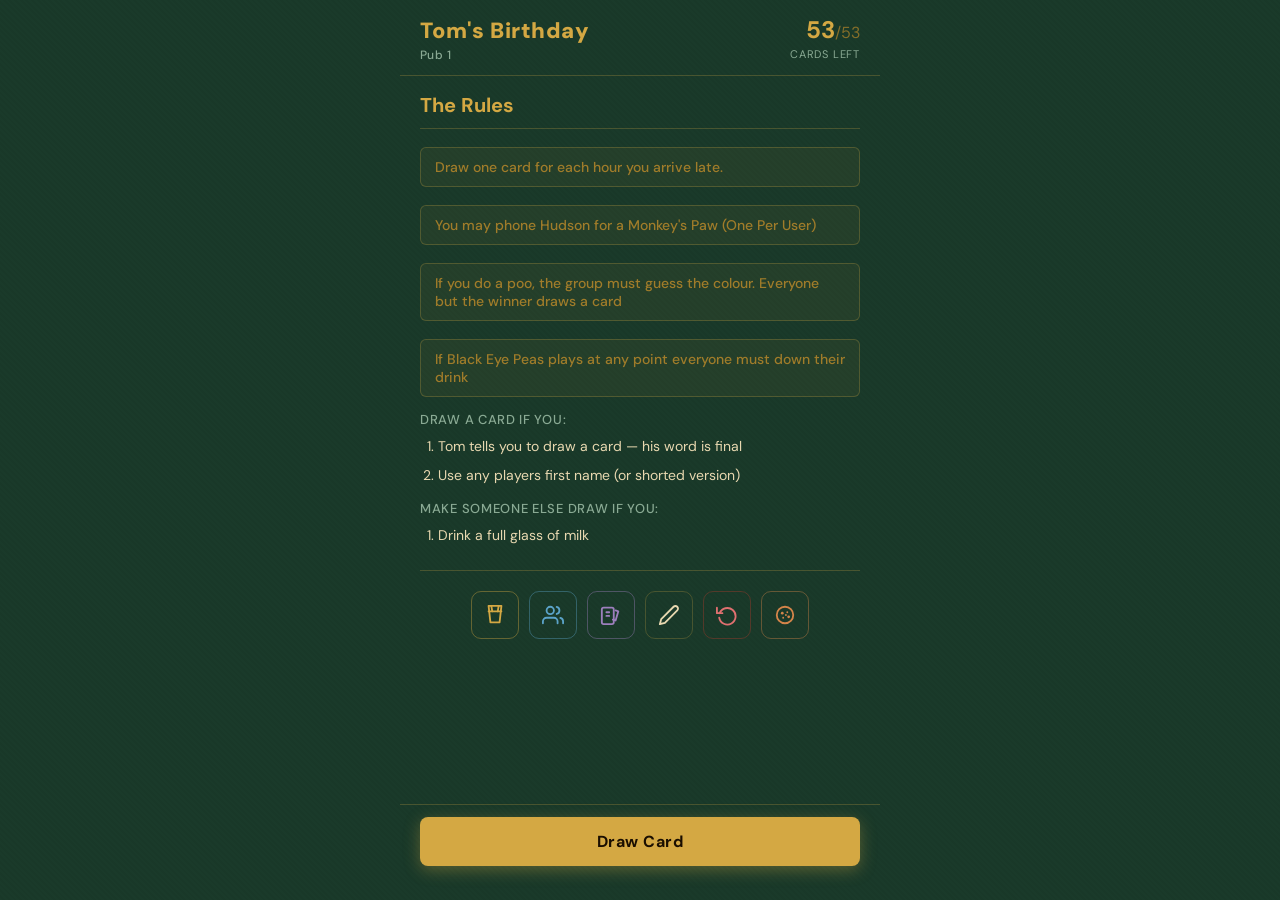
==== index.html @ b45c416b "Ai added cards" ====
<!DOCTYPE html>
<html lang="en">
<head>
    <meta charset="UTF-8"/>
    <meta name="viewport" content="width=device-width, initial-scale=1.0, user-scalable=no"/>
    <title>Tom's Birthday</title>
    <link rel="preconnect" href="https://fonts.googleapis.com">
    <link href="https://fonts.googleapis.com/css2?family=Playfair+Display:wght@700;900&family=DM+Sans:wght@400;500&display=swap" rel="stylesheet">
    <link rel="stylesheet" href="site.css"/>
</head>
<body>
    <div class="app">

        <header class="header">
            <div>
                <div class="header-title">Tom's Birthday</div>
                <div class="pub-counter">Pub <span id="pubNumber">1</span></div>
            </div>
            <div class="header-right">
                <button id="history-btn" class="icon-btn hidden" aria-label="Card history">
                    <svg width="20" height="20" viewBox="0 0 24 24" fill="none" stroke="currentColor" stroke-width="2" stroke-linecap="round" stroke-linejoin="round"><rect x="3" y="3" width="18" height="4" rx="1"/><rect x="3" y="10" width="18" height="4" rx="1"/><rect x="3" y="17" width="12" height="4" rx="1"/></svg>
                </button>
                <div class="deck-counter">
                    <span class="deck-fraction"><span id="remainingCards">??</span><span class="deck-total" id="totalCards"></span></span>
                    <span class="deck-label">cards left</span>
                </div>
            </div>
        </header>

        <div id="timer-tray" class="timer-tray hidden">
            <div class="timer-tray-label">Active timers</div>
            <div id="timer-tray-list" class="timer-tray-list"></div>
        </div>

        <main class="main">

            <div id="rules-panel" class="panel rules-panel">
                <h2 class="rules-heading">The Rules</h2>
                <p class="rules-late">Draw one card for each hour you arrive late.</p>
                <p class="rules-late">You may phone Hudson for a Monkey's Paw (One Per User)</p>
                <p class="rules-late">If you do a poo, the group must guess the colour. Everyone but the winner draws a card</p>
                <p class="rules-late">If Black Eye Peas plays at any point everyone must down their drink</p>
                <p class="rules-subheading">Draw a card if you:</p>
                <ol id="rules-list-1" class="rules-list">
                </ol>
                <p id="rules-subheading-2" class="rules-subheading">Make someone else draw if you:</p>
                <ol id="rules-list-2" class="rules-list">
                </ol>
                <div class="rules-admin">
                    <button id="next-pub" class="admin-btn admin-btn-pub" aria-label="Next pub">
                        <svg width="22" height="22" viewBox="0 0 24 24" fill="none" stroke="currentColor" stroke-width="2" stroke-linecap="round" stroke-linejoin="round">
                            <path d="M5 2h14l-2 18H7L5 2z"/>
                            <path d="M5 8h14"/>
                            <path d="M8 2l1 6M16 2l-1 6"/>
                        </svg>
                    </button>
                    <button id="player-manager-btn" class="admin-btn admin-btn-people" aria-label="Manage players">
                        <svg width="22" height="22" viewBox="0 0 24 24" fill="none" stroke="currentColor" stroke-width="2" stroke-linecap="round" stroke-linejoin="round">
                            <path d="M17 21v-2a4 4 0 0 0-4-4H5a4 4 0 0 0-4 4v2"/>
                            <circle cx="9" cy="7" r="4"/>
                            <path d="M23 21v-2a4 4 0 0 0-3-3.87"/>
                            <path d="M16 3.13a4 4 0 0 1 0 7.75"/>
                        </svg>
                    </button>
                    <button id="card-manager-btn" class="admin-btn admin-btn-cards" aria-label="Edit cards">
                        <svg width="22" height="22" viewBox="0 0 24 24" fill="none" stroke="currentColor" stroke-width="2" stroke-linecap="round" stroke-linejoin="round">
                            <rect x="2" y="4" width="13" height="18" rx="2"/>
                            <path d="M7 9h3M7 13h3"/>
                            <path d="M17 7l3 1-3 10-3-1"/>
                        </svg>
                    </button>
                    <button id="rule-manager-btn" class="admin-btn admin-btn-edit" aria-label="Edit rules">
                        <svg width="22" height="22" viewBox="0 0 24 24" fill="none" stroke="currentColor" stroke-width="2" stroke-linecap="round" stroke-linejoin="round">
                            <path d="M17 3a2.828 2.828 0 1 1 4 4L7.5 20.5 2 22l1.5-5.5L17 3z"/>
                        </svg>
                    </button>
                    <button id="reset" class="admin-btn admin-btn-reset" aria-label="Reset deck">
                        <svg width="22" height="22" viewBox="0 0 24 24" fill="none" stroke="currentColor" stroke-width="2" stroke-linecap="round" stroke-linejoin="round">
                            <polyline points="1 4 1 10 7 10"/>
                            <path d="M3.51 15a9 9 0 1 0 .49-4.95"/>
                        </svg>
                    </button>
                    <button id="clear-cookies-btn" class="admin-btn admin-btn-cookie" aria-label="Clear all data">
                        <svg width="22" height="22" viewBox="0 0 24 24" fill="none" stroke="currentColor" stroke-width="2" stroke-linecap="round" stroke-linejoin="round">
                            <circle cx="12" cy="12" r="9"/>
                            <circle cx="9" cy="10" r="1.5" fill="currentColor" stroke="none"/>
                            <circle cx="14.5" cy="9" r="1" fill="currentColor" stroke="none"/>
                            <circle cx="16" cy="14" r="1.5" fill="currentColor" stroke="none"/>
                            <circle cx="10" cy="15" r="1" fill="currentColor" stroke="none"/>
                            <circle cx="13" cy="12" r="1" fill="currentColor" stroke="none"/>
                        </svg>
                    </button>
                </div>
            </div>

            <div id="card-panel" class="panel card-panel hidden">
                <div class="card-flip-scene">
                <div class="card-flipper" id="card-flipper">

                <div class="card-face card-face--back" aria-hidden="true">
                    <img src="tom-face.png" class="card-back-photo" alt="">
                </div>

                <div class="card-face card-face--front">
                <div class="card-inner">
                    <div class="card-pip card-pip-tl">
                        <span class="pip-num" id="pip-tl-num"></span>
                        <span class="pip-suit" id="pip-tl-suit"></span>
                    </div>
                    <div class="card-pip card-pip-br" aria-hidden="true">
                        <span class="pip-num" id="pip-br-num"></span>
                        <span class="pip-suit" id="pip-br-suit"></span>
                    </div>

                    <div id="card-ai-badge" class="card-ai-badge hidden">✦ AI Generated</div>
                    <div class="card-title" id="CardTitle"></div>
                    <div class="card-divider"></div>
                    <div class="card-text" id="CardText"></div>

                    <div id="name-picker" class="name-picker hidden">
                        <div class="name-picker-label">Who drew this?</div>
                        <div id="name-picker-btns" class="name-picker-btns"></div>
                    </div>

                    <div id="card-assignee" class="card-assignee hidden"></div>

                    <div id="card-timer" class="card-timer hidden">
                        <button id="card-timer-start" class="card-timer-btn">
                            <svg width="12" height="12" viewBox="0 0 24 24" fill="currentColor" aria-hidden="true"><polygon points="5,3 19,12 5,21"/></svg>
                            Start 15s timer
                        </button>
                        <div id="card-timer-display" class="card-timer-display hidden">
                            <div class="card-timer-ring" id="card-timer-ring">
                                <svg viewBox="0 0 36 36" class="ring-svg">
                                    <circle class="ring-bg" cx="18" cy="18" r="15.9"/>
                                    <circle id="ring-progress" class="ring-progress" cx="18" cy="18" r="15.9"/>
                                </svg>
                                <span id="card-timer-count" class="ring-count">15</span>
                            </div>
                        </div>
                    </div>

                    <div id="long-timer-wrap" class="long-timer-wrap hidden">
                        <button id="long-timer-start" class="long-timer-btn">
                            <svg width="12" height="12" viewBox="0 0 24 24" fill="currentColor" aria-hidden="true"><polygon points="5,3 19,12 5,21"/></svg>
                            <span id="long-timer-label">Start timer</span>
                        </button>
                    </div>

                    <div class="card-suits-row">♠ ♥ ♣ ♦</div>
                </div><!-- card-inner -->
                </div><!-- card-face--front -->

                </div><!-- card-flipper -->
                </div><!-- card-flip-scene -->
            </div>

        </main>

        <footer class="footer">
            <button id="draw" class="btn btn-draw">Draw Card</button>
            <div class="btn-row">
                <button id="rules-toggle" class="btn btn-secondary hidden">Show Rules</button>
                <button id="back-to-card" class="btn btn-secondary hidden">Back to Card</button>
            </div>
        </footer>

    </div>

    <div id="history-overlay" class="overlay hidden">
        <div class="history-drawer">
            <div class="history-header">
                <span class="history-title">Cards Drawn</span>
                <button id="history-close" class="icon-btn" aria-label="Close">
                    <svg width="18" height="18" viewBox="0 0 24 24" fill="none" stroke="currentColor" stroke-width="2.5" stroke-linecap="round"><line x1="18" y1="6" x2="6" y2="18"/><line x1="6" y1="6" x2="18" y2="18"/></svg>
                </button>
            </div>
            <div id="history-list" class="history-list"></div>
        </div>
    </div>

    <div id="confirm-overlay" class="overlay hidden">
        <div class="confirm-box">
            <p class="confirm-text">Reset the deck? This puts all cards back in and clears history.</p>
            <div class="confirm-actions">
                <button id="confirm-yes" class="btn btn-danger-solid">Reset</button>
                <button id="confirm-no" class="btn btn-secondary">Cancel</button>
            </div>
        </div>
    </div>

    <div id="player-manager-overlay" class="overlay hidden">
        <div class="rule-manager-drawer">
            <div class="rule-manager-header">
                <span class="rule-manager-title">Players</span>
                <button id="player-manager-close" class="icon-btn" aria-label="Close">
                    <svg width="18" height="18" viewBox="0 0 24 24" fill="none" stroke="currentColor" stroke-width="2.5" stroke-linecap="round"><line x1="18" y1="6" x2="6" y2="18"/><line x1="6" y1="6" x2="18" y2="18"/></svg>
                </button>
            </div>
            <div class="rule-manager-body">
                <div id="pm-player-list" class="rm-rule-list"></div>
                <div class="rm-add-form">
                    <div class="rm-input-row">
                        <input type="text" id="pm-input" class="rm-input" placeholder="New player name…" maxlength="50"/>
                        <button id="pm-add" class="rm-add-btn">Add</button>
                    </div>
                </div>
            </div>
        </div>
    </div>

    <div id="pub-confirm-overlay" class="overlay hidden">
        <div class="confirm-box">
            <p class="confirm-text">Move to the next pub? This reveals the next set of rules.</p>
            <div class="confirm-actions">
                <button id="pub-confirm-yes" class="btn btn-danger-solid">Next Pub</button>
                <button id="pub-confirm-no" class="btn btn-secondary">Cancel</button>
            </div>
        </div>
    </div>

    <div id="cookie-confirm-overlay" class="overlay hidden">
        <div class="confirm-box">
            <p class="confirm-text">Clear everything? This wipes the deck, history, pub progress <em>and</em> all custom rules — resetting back to defaults.</p>
            <div class="confirm-actions">
                <button id="cookie-confirm-yes" class="btn btn-danger-solid">Clear All</button>
                <button id="cookie-confirm-no" class="btn btn-secondary">Cancel</button>
            </div>
        </div>
    </div>

    <div id="rule-manager-overlay" class="overlay hidden">
        <div class="rule-manager-drawer">
            <div class="rule-manager-header">
                <span class="rule-manager-title">Manage Rules</span>
                <button id="rule-manager-close" class="icon-btn" aria-label="Close">
                    <svg width="18" height="18" viewBox="0 0 24 24" fill="none" stroke="currentColor" stroke-width="2.5" stroke-linecap="round"><line x1="18" y1="6" x2="6" y2="18"/><line x1="6" y1="6" x2="18" y2="18"/></svg>
                </button>
            </div>
            <div class="rule-manager-body">
                <div class="rm-section-label">Draw a card if you:</div>
                <div id="rm-draw-list" class="rm-rule-list"></div>
                <div class="rm-section-label">Make someone else draw if you:</div>
                <div id="rm-others-list" class="rm-rule-list"></div>
                <div class="rm-add-form">
                    <select id="rm-section" class="rm-select">
                        <option value="draw">Section: Draw a card if you…</option>
                        <option value="others">Section: Make someone else draw if you…</option>
                    </select>
                    <div class="rm-input-row">
                        <input type="number" id="rm-pub" class="rm-pub-input" min="1" max="99" value="1" aria-label="Reveal at pub number"/>
                        <input type="text" id="rm-input" class="rm-input" placeholder="New rule text…" maxlength="200"/>
                        <button id="rm-add" class="rm-add-btn">Add</button>
                    </div>
                </div>
            </div>
        </div>
    </div>

    <div id="card-manager-overlay" class="overlay hidden">
        <div class="rule-manager-drawer">
            <div class="rule-manager-header">
                <span class="rule-manager-title">Manage Cards</span>
                <button id="card-manager-close" class="icon-btn" aria-label="Close">
                    <svg width="18" height="18" viewBox="0 0 24 24" fill="none" stroke="currentColor" stroke-width="2.5" stroke-linecap="round"><line x1="18" y1="6" x2="6" y2="18"/><line x1="6" y1="6" x2="18" y2="18"/></svg>
                </button>
            </div>
            <div class="rule-manager-body">
                <div id="cm-card-list" class="cm-card-list"></div>
                <div class="rm-add-form">
                    <div class="rm-section-label" style="margin-top:0">Add new card</div>
                    <input type="text" id="cm-title-input" class="rm-input" placeholder="Card title…" maxlength="100"/>
                    <textarea id="cm-text-input" class="rm-textarea" placeholder="Card text…" maxlength="500" rows="3"></textarea>
                    <select id="cm-timer-type" class="rm-select">
                        <option value="none">No timer</option>
                        <option value="short">Short timer (inline)</option>
                        <option value="long">Long timer (background tray)</option>
                    </select>
                    <div id="cm-long-timer-opts" class="cm-long-opts hidden">
                        <input type="number" id="cm-timer-secs" class="rm-pub-input cm-secs-input" min="5" max="3600" value="15" aria-label="Timer duration in seconds"/>
                        <span class="cm-secs-label">seconds</span>
                        <input type="text" id="cm-timer-label" class="rm-input cm-timer-label-input hidden" placeholder="Tray label (long timers only)…" maxlength="50"/>
                    </div>
                    <label class="cm-ai-row">
                        <input type="checkbox" id="cm-ai-check" class="cm-ai-check"/>
                        <span class="cm-secs-label">AI generated</span>
                    </label>
                    <div style="display:flex;justify-content:flex-end">
                        <button id="cm-add" class="rm-add-btn">Add Card</button>
                    </div>
                </div>
            </div>
        </div>
    </div>

    <script src="site.js"></script>
</body>
</html>
---- site.css ----
*, *::before, *::after {
    box-sizing: border-box;
    margin: 0;
    padding: 0;
}

:root {
    --felt: #1a3a2a;
    --felt-mid: #214d38;
    --felt-light: #2a6347;
    --card-bg: #fdf6e3;
    --card-text: #1c1008;
    --card-accent: #8b1a1a;
    --card-accent-2: #c4922a;
    --gold: #d4a843;
    --gold-dim: #a07c2a;
    --white: #ffffff;
    --text-on-felt: #e8d8b0;
    --text-muted: #8aaa94;
    --danger: #c0392b;
    --danger-hover: #a93226;
    --btn-secondary-bg: rgba(255,255,255,0.08);
    --btn-secondary-hover: rgba(255,255,255,0.15);
    --border-subtle: rgba(212, 168, 67, 0.25);
    --shadow-card: 0 8px 32px rgba(0,0,0,0.5), 0 2px 8px rgba(0,0,0,0.3);
}

html, body { height: 100%; }

body {
    background-color: var(--felt);
    background-image: repeating-linear-gradient(
        45deg, transparent, transparent 2px,
        rgba(0,0,0,0.04) 2px, rgba(0,0,0,0.04) 4px
    );
    font-family: 'DM Sans', sans-serif;
    color: var(--text-on-felt);
    display: flex;
    flex-direction: column;
    min-height: 100dvh;
    -webkit-tap-highlight-color: transparent;
    user-select: none;
}

.app {
    display: flex;
    flex-direction: column;
    min-height: 100dvh;
    max-width: 480px;
    margin: 0 auto;
    width: 100%;
}

/* ── Header ── */

.header {
    display: flex;
    align-items: center;
    justify-content: space-between;
    padding: 16px 20px 12px;
    border-bottom: 1px solid var(--border-subtle);
}

.header-title {
    font-size: 22px;
    font-weight: 900;
    color: var(--gold);
    letter-spacing: 0.5px;
}

.pub-counter {
    font-size: 12px;
    font-weight: 500;
    color: var(--text-muted);
    margin-top: 2px;
    letter-spacing: 0.4px;
}

.header-right {
    display: flex;
    align-items: center;
    gap: 14px;
}

.icon-btn {
    background: none;
    border: none;
    color: var(--text-muted);
    cursor: pointer;
    padding: 4px;
    display: flex;
    align-items: center;
    justify-content: center;
    border-radius: 6px;
    transition: color 0.15s, background 0.15s;
}

.icon-btn:hover { color: var(--gold); background: rgba(255,255,255,0.06); }

.deck-counter {
    display: flex;
    flex-direction: column;
    align-items: flex-end;
    gap: 5px;
}

.deck-fraction {
    
    font-size: 24px;
    font-weight: 700;
    color: var(--gold);
    line-height: 1;
}

.deck-total {
    font-size: 16px;
    font-weight: 400;
    color: var(--gold-dim);
    opacity: 0.8;
}

.deck-label {
    font-size: 11px;
    color: var(--text-muted);
    text-transform: uppercase;
    letter-spacing: 0.8px;
}

/* ── Timer Tray ── */

.timer-tray {
    background: rgba(0,0,0,0.25);
    border-bottom: 1px solid var(--border-subtle);
    padding: 10px 20px;
}

.timer-tray-label {
    font-size: 10px;
    text-transform: uppercase;
    letter-spacing: 1px;
    color: var(--text-muted);
    margin-bottom: 8px;
}

.timer-tray-list {
    display: flex;
    flex-direction: column;
    gap: 6px;
}

.tray-timer {
    display: flex;
    align-items: center;
    justify-content: space-between;
    background: rgba(255,255,255,0.06);
    border: 1px solid var(--border-subtle);
    border-radius: 8px;
    padding: 8px 12px;
}

.tray-timer-info {
    display: flex;
    flex-direction: column;
    gap: 2px;
    min-width: 0;
}

.tray-timer-name {
    font-size: 13px;
    font-weight: 500;
    color: var(--text-on-felt);
    white-space: nowrap;
    overflow: hidden;
    text-overflow: ellipsis;
}

.tray-timer-sub {
    font-size: 11px;
    color: var(--text-muted);
}

.tray-timer-right {
    display: flex;
    align-items: center;
    gap: 10px;
    flex-shrink: 0;
    margin-left: 12px;
}

.tray-timer-count {
    
    font-size: 20px;
    font-weight: 700;
    color: var(--gold);
    min-width: 52px;
    text-align: right;
}

.tray-timer-count.urgent { color: #e07070; }

@keyframes timerDone {
    0%   { background: rgba(255,255,255,0.06); border-color: var(--border-subtle); }
    50%  { background: rgba(212, 168, 67, 0.22); border-color: var(--gold); box-shadow: 0 0 14px rgba(212,168,67,0.4); }
    100% { background: rgba(255,255,255,0.06); border-color: var(--border-subtle); }
}

.tray-timer--done {
    animation: timerDone 0.7s ease-in-out 4;
}

.tray-timer-dismiss {
    background: none;
    border: none;
    color: var(--text-muted);
    cursor: pointer;
    padding: 2px;
    display: flex;
    align-items: center;
    border-radius: 4px;
    transition: color 0.15s;
}

.tray-timer-dismiss:hover { color: #e07070; }

/* ── Main ── */

.main {
    flex: 1;
    padding: 16px 20px;
    display: flex;
    flex-direction: column;
}

.panel { flex: 1; }

.hidden { display: none !important; }

/* ── Rules Panel ── */

.rules-panel { animation: fadeIn 0.25s ease; }

.rules-heading {
    /**/
    font-size: 20px;
    font-weight: 700;
    color: var(--gold);
    margin-bottom: 16px;
    padding-bottom: 10px;
    border-bottom: 1px solid var(--border-subtle);
}

.rules-subheading {
    font-size: 13px;
    font-weight: 500;
    color: var(--text-muted);
    text-transform: uppercase;
    letter-spacing: 0.7px;
    margin-bottom: 8px;
    margin-top: 14px;
}

.rules-list {
    padding-left: 18px;
    display: flex;
    flex-direction: column;
    gap: 8px;
}

.rules-list li {
    font-size: 14px;
    line-height: 1.5;
    color: var(--text-on-felt);
}

.rules-admin {
    display: flex;
    flex-direction: row;
    gap: 10px;
    margin-top: 24px;
    padding-top: 20px;
    border-top: 1px solid var(--border-subtle);
    justify-content: center;
}

.admin-btn {
    width: 48px;
    height: 48px;
    display: flex;
    align-items: center;
    justify-content: center;
    border-radius: 10px;
    cursor: pointer;
    background: transparent;
    border: 1px solid;
    transition: background 0.15s, color 0.15s;
    flex-shrink: 0;
}

.admin-btn-pub {
    color: var(--gold);
    border-color: rgba(212, 168, 67, 0.4);
}
.admin-btn-pub:hover { background: rgba(212, 168, 67, 0.12); }
.admin-btn-pub:disabled { opacity: 0.35; cursor: not-allowed; }

.admin-btn-edit {
    color: var(--text-on-felt);
    border-color: var(--border-subtle);
}
.admin-btn-edit:hover { background: var(--btn-secondary-hover); }

.admin-btn-reset {
    color: #e07070;
    border-color: rgba(192, 57, 43, 0.35);
}
.admin-btn-reset:hover { background: rgba(192, 57, 43, 0.12); }

.admin-btn-cookie {
    color: #d4854a;
    border-color: rgba(212, 133, 74, 0.4);
}
.admin-btn-cookie:hover { background: rgba(212, 133, 74, 0.12); }

.admin-btn-people {
    color: #5ba3c9;
    border-color: rgba(91, 163, 201, 0.4);
}
.admin-btn-people:hover { background: rgba(91, 163, 201, 0.12); }

.admin-btn-cards {
    color: #9d7fbd;
    border-color: rgba(157, 127, 189, 0.4);
}
.admin-btn-cards:hover { background: rgba(157, 127, 189, 0.12); }

/* ── Player manager items ── */

.pm-player-item {
    display: flex;
    align-items: center;
    gap: 8px;
    padding: 8px 10px;
    background: rgba(255,255,255,0.05);
    border: 1px solid var(--border-subtle);
    border-radius: 8px;
}

.pm-player-name {
    flex: 1;
    font-size: 14px;
    font-weight: 500;
    color: var(--text-on-felt);
}

.pm-card-count {
    font-size: 11px;
    font-weight: 500;
    color: var(--gold-dim);
    background: rgba(212, 168, 67, 0.1);
    border: 1px solid rgba(212, 168, 67, 0.2);
    border-radius: 20px;
    padding: 2px 8px;
    white-space: nowrap;
    flex-shrink: 0;
}

.pm-rename-input {
    flex: 1;
    padding: 3px 8px;
    background: rgba(255,255,255,0.1);
    border: 1px solid rgba(212, 168, 67, 0.5);
    border-radius: 6px;
    color: var(--text-on-felt);
    font-family: 'DM Sans', sans-serif;
    font-size: 14px;
    font-weight: 500;
    outline: none;
    user-select: text;
}

.rules-late {
    margin-top: 18px;
    font-size: 14px;
    font-weight: 500;
    color: var(--gold-dim);
    padding: 10px 14px;
    border: 1px solid var(--border-subtle);
    border-radius: 6px;
    background: rgba(212, 168, 67, 0.06);
}

/* ── Card Panel ── */

.card-panel {
    display: flex;
    flex-direction: column;
    align-items: stretch;
    justify-content: flex-start;
}

/* ── Card flip ── */

.card-flip-scene {
    perspective: 1200px;
    width: 100%;
    flex: 1;
    display: flex;
    flex-direction: column;
}

.card-flipper {
    width: 100%;
    flex: 1;
    position: relative;
    transform-style: preserve-3d;
    transition: transform 0.9s cubic-bezier(0.4, 0.2, 0.2, 1);
    transform: rotateY(180deg);
}

.card-flipper.is-flipped {
    transform: rotateY(0deg);
}

.card-face {
    backface-visibility: hidden;
    -webkit-backface-visibility: hidden;
}

.card-face--front {
    display: flex;
    flex-direction: column;
    height: 100%;
}

.card-face--back {
    position: absolute;
    inset: 0;
    transform: rotateY(180deg);
    border-radius: 12px;
    background: var(--card-bg);
    border: 1px solid rgba(212, 168, 67, 0.4);
    box-shadow: var(--shadow-card);
    overflow: hidden;
    display: flex;
    align-items: center;
    justify-content: center;
}

.card-face--back::before {
    content: '';
    position: absolute;
    top: 0; left: 0; right: 0;
    height: 5px;
    background: linear-gradient(90deg, var(--card-accent), var(--card-accent-2), var(--card-accent));
}

.card-back-photo {
    width: 100%;
    height: 100%;
    object-fit: cover;
    object-position: center top;
    border-radius: 12px;
    display: block;
}

@keyframes fadeIn {
    from { opacity: 0; transform: translateY(8px); }
    to   { opacity: 1; transform: translateY(0); }
}

.card-inner {
    background-color: var(--card-bg);
    background-image:
        repeating-linear-gradient(
            0deg,
            transparent,
            transparent 3px,
            rgba(139, 100, 50, 0.03) 3px,
            rgba(139, 100, 50, 0.03) 4px
        ),
        repeating-linear-gradient(
            90deg,
            transparent,
            transparent 3px,
            rgba(139, 100, 50, 0.03) 3px,
            rgba(139, 100, 50, 0.03) 4px
        );
    border-radius: 12px;
    padding: 28px 26px 20px;
    box-shadow: var(--shadow-card);
    width: 100%;
    flex: 1;
    position: relative;
    border: 1px solid rgba(212, 168, 67, 0.4);
    overflow-y: auto;
    -webkit-overflow-scrolling: touch;
}

.card-inner::before {
    content: '';
    position: absolute;
    top: 0; left: 0; right: 0;
    height: 5px;
    background: linear-gradient(90deg, var(--card-accent), var(--card-accent-2), var(--card-accent));
}

/* Suit symbols sit below all content as a static decorative row */
.card-suits-row {
    text-align: center;
    font-size: 20px;
    color: rgba(139, 26, 26, 0.18);
    letter-spacing: 8px;
    pointer-events: none;
    margin-top: 16px;
    padding-bottom: 4px;
}

/* ── Corner Pips ── */

.card-pip {
    position: absolute;
    display: flex;
    flex-direction: column;
    align-items: center;
    line-height: 1.1;
}

.card-pip-tl { top: 18px; right: 14px; }

.card-pip-br {
    bottom: 18px; left: 14px;
    transform: rotate(180deg);
}

.pip-num {
    /**/
    font-size: 20px;
    font-weight: 700;
    color: var(--card-accent);
    opacity: 0.55;
}

.pip-suit {
    font-size: 17px;
    color: var(--card-accent);
    opacity: 0.45;
}

.card-ai-badge {
    display: inline-flex;
    align-items: center;
    gap: 4px;
    background: rgba(157, 127, 189, 0.12);
    border: 1px solid rgba(157, 127, 189, 0.35);
    border-radius: 20px;
    padding: 3px 10px;
    font-size: 11px;
    font-weight: 600;
    color: #9d7fbd;
    letter-spacing: 0.5px;
    text-transform: uppercase;
    margin-bottom: 12px;
}

.cm-ai-row {
    display: flex;
    align-items: center;
    gap: 8px;
    cursor: pointer;
    user-select: none;
}

.cm-ai-check {
    width: 15px;
    height: 15px;
    accent-color: #9d7fbd;
    cursor: pointer;
    flex-shrink: 0;
}

.card-title {
    /**/
    font-size: 24px;
    font-weight: 900;
    color: var(--card-text);
    line-height: 1.2;
    margin-bottom: 16px;
}

.card-divider {
    width: 40px;
    height: 2px;
    background: var(--card-accent);
    margin-bottom: 16px;
    opacity: 0.6;
}

.card-text {
    font-size: 16px;
    color: #3a2010;
    line-height: 1.65;
    padding-bottom: 12px;
}

/* ── Name Picker ── */

.name-picker {
    margin-top: 16px;
    padding-top: 14px;
    border-top: 1px solid rgba(139, 26, 26, 0.15);
}

.name-picker-label {
    font-size: 12px;
    font-weight: 500;
    color: #7a5030;
    text-transform: uppercase;
    letter-spacing: 0.8px;
    margin-bottom: 10px;
}

.name-picker-btns {
    display: flex;
    flex-wrap: wrap;
    gap: 7px;
    margin-bottom: 8px;
}

.name-chip {
    padding: 6px 14px;
    border-radius: 20px;
    background: rgba(139, 26, 26, 0.08);
    border: 1px solid rgba(139, 26, 26, 0.2);
    color: #5a1a0a;
    font-size: 13px;
    font-weight: 500;
    cursor: pointer;
    transition: background 0.15s, border-color 0.15s;
    font-family: 'DM Sans', sans-serif;
}

.name-chip:hover, .name-chip.selected {
    background: var(--card-accent);
    border-color: var(--card-accent);
    color: white;
}

.name-skip {
    background: none;
    border: none;
    color: #a07060;
    font-size: 12px;
    cursor: pointer;
    font-family: 'DM Sans', sans-serif;
    padding: 2px 0;
    text-decoration: underline;
    text-decoration-color: rgba(160, 112, 96, 0.4);
}

/* ── Assignee Badge ── */

.card-assignee {
    margin-top: 14px;
    padding-top: 12px;
    border-top: 1px solid rgba(139, 26, 26, 0.15);
    font-size: 13px;
    color: #7a5030;
    display: flex;
    align-items: center;
    gap: 6px;
}

.card-assignee::before {
    content: '👤';
    font-size: 12px;
}

.assignee-remove-btn {
    background: none;
    border: none;
    cursor: pointer;
    color: #b07060;
    padding: 2px;
    display: flex;
    align-items: center;
    border-radius: 3px;
    opacity: 0.7;
    transition: opacity 0.15s;
    margin-left: 2px;
}

.assignee-remove-btn:hover { opacity: 1; }

/* ── In-card Short Timer ── */

.card-timer {
    margin-top: 14px;
    padding-top: 12px;
    border-top: 1px solid rgba(139, 26, 26, 0.15);
    display: flex;
    flex-direction: column;
    align-items: center;
    gap: 12px;
}

.card-timer-btn {
    display: flex;
    align-items: center;
    gap: 7px;
    padding: 8px 16px;
    background: rgba(139, 26, 26, 0.08);
    border: 1px solid rgba(139, 26, 26, 0.25);
    border-radius: 20px;
    color: var(--card-accent);
    font-size: 13px;
    font-weight: 500;
    cursor: pointer;
    font-family: 'DM Sans', sans-serif;
    transition: background 0.15s;
}

.card-timer-btn:hover { background: rgba(139, 26, 26, 0.14); }
.card-timer-btn:disabled { opacity: 0.4; cursor: default; }

.card-timer-display { display: flex; align-items: center; }

.card-timer-ring {
    position: relative;
    width: 48px;
    height: 48px;
}

.ring-svg {
    width: 100%;
    height: 100%;
    transform: rotate(-90deg);
}

.ring-bg {
    fill: none;
    stroke: rgba(139, 26, 26, 0.12);
    stroke-width: 3;
}

.ring-progress {
    fill: none;
    stroke: var(--card-accent);
    stroke-width: 3;
    stroke-dasharray: 100;
    stroke-dashoffset: 0;
    stroke-linecap: round;
    transition: stroke-dashoffset 1s linear, stroke 0.3s;
}

.ring-progress.urgent { stroke: #c0392b; }

.ring-count {
    position: absolute;
    inset: 0;
    display: flex;
    align-items: center;
    justify-content: center;
    /**/
    font-size: 15px;
    font-weight: 700;
    color: var(--card-accent);
}

.ring-count.urgent { color: #c0392b; }

@keyframes ringDone {
    0%   { box-shadow: 0 0 0 0 rgba(139,26,26,0); }
    50%  { box-shadow: 0 0 0 8px rgba(139,26,26,0.25); }
    100% { box-shadow: 0 0 0 0 rgba(139,26,26,0); }
}

.ring--done {
    animation: ringDone 0.6s ease-in-out 4;
    border-radius: 50%;
}

/* ── Long Timer Start ── */

.long-timer-wrap {
    margin-top: 14px;
    padding-top: 12px;
    border-top: 1px solid rgba(139, 26, 26, 0.15);
}

.long-timer-btn {
    display: flex;
    align-items: center;
    gap: 7px;
    padding: 8px 16px;
    background: rgba(139, 26, 26, 0.08);
    border: 1px solid rgba(139, 26, 26, 0.25);
    border-radius: 20px;
    color: var(--card-accent);
    font-size: 13px;
    font-weight: 500;
    cursor: pointer;
    font-family: 'DM Sans', sans-serif;
    transition: background 0.15s;
}

.long-timer-btn:hover { background: rgba(139, 26, 26, 0.14); }

.long-timer-btn:disabled {
    opacity: 0.5;
    cursor: default;
    pointer-events: none;
}

/* ── Footer ── */

.footer {
    padding: 12px 20px 24px;
    display: flex;
    flex-direction: column;
    gap: 10px;
    border-top: 1px solid var(--border-subtle);
}

.btn-row {
    display: flex;
    gap: 10px;
}

.btn-row .btn { flex: 1; }

/* ── Buttons ── */

.btn {
    width: 100%;
    padding: 14px;
    border: none;
    border-radius: 8px;
    font-family: 'DM Sans', sans-serif;
    font-size: 15px;
    font-weight: 500;
    cursor: pointer;
    transition: transform 0.1s, background 0.15s, opacity 0.15s;
    letter-spacing: 0.3px;
}

.btn:active { transform: scale(0.98); }

.btn-draw {
    background: var(--gold);
    color: #1a0e00;
    font-size: 16px;
    font-weight: 700;
    letter-spacing: 0.5px;
    box-shadow: 0 4px 16px rgba(212, 168, 67, 0.35);
}

.btn-draw:hover { background: #e0b84e; }

.btn-draw:disabled {
    background: #4a4a3a;
    color: #777;
    cursor: not-allowed;
    box-shadow: none;
    transform: none;
}

.btn-secondary {
    background: var(--btn-secondary-bg);
    color: var(--text-on-felt);
    border: 1px solid var(--border-subtle);
}

.btn-secondary:hover { background: var(--btn-secondary-hover); }

.btn-danger {
    background: transparent;
    color: #e07070;
    border: 1px solid rgba(192, 57, 43, 0.35);
    font-size: 13px;
    padding: 10px;
}

.btn-danger:hover { background: rgba(192, 57, 43, 0.12); }

.btn-next-pub {
    background: transparent;
    color: var(--gold);
    border: 1px solid rgba(212, 168, 67, 0.4);
    font-size: 13px;
    padding: 10px;
}

.btn-next-pub:hover { background: rgba(212, 168, 67, 0.1); }

.btn-next-pub:disabled {
    opacity: 0.4;
    cursor: not-allowed;
    transform: none;
}

.btn-danger-solid {
    background: var(--danger);
    color: white;
    border: none;
    font-size: 14px;
    padding: 12px;
}

.btn-danger-solid:hover { background: var(--danger-hover); }

/* ── Overlays ── */

.overlay {
    position: fixed;
    inset: 0;
    background: rgba(0,0,0,0.7);
    display: flex;
    align-items: flex-end;
    justify-content: center;
    z-index: 100;
    animation: fadeIn 0.15s ease;
}

/* ── History Drawer ── */

.history-drawer {
    background: #1a3a2a;
    border: 1px solid var(--border-subtle);
    border-bottom: none;
    border-radius: 16px 16px 0 0;
    width: 100%;
    max-width: 480px;
    max-height: 75vh;
    display: flex;
    flex-direction: column;
    animation: slideUp 0.25s cubic-bezier(0.34, 1.2, 0.64, 1);
}

@keyframes slideUp {
    from { transform: translateY(100%); }
    to   { transform: translateY(0); }
}

.history-header {
    display: flex;
    align-items: center;
    justify-content: space-between;
    padding: 18px 20px 14px;
    border-bottom: 1px solid var(--border-subtle);
    flex-shrink: 0;
}

.history-title {
    /**/
    font-size: 18px;
    font-weight: 700;
    color: var(--gold);
}

.history-list {
    overflow-y: auto;
    padding: 12px 20px 24px;
    display: flex;
    flex-direction: column;
    gap: 10px;
    -webkit-overflow-scrolling: touch;
}

.history-empty {
    text-align: center;
    color: var(--text-muted);
    font-size: 14px;
    padding: 24px 0;
}

.history-item {
    display: flex;
    align-items: flex-start;
    gap: 12px;
    padding: 10px 12px;
    background: rgba(255,255,255,0.05);
    border: 1px solid var(--border-subtle);
    border-radius: 8px;
}

.history-item--tappable {
    cursor: pointer;
    transition: background 0.15s;
}

.history-item--tappable:hover,
.history-item--tappable:active {
    background: rgba(255,255,255,0.1);
}

.history-item-arrow {
    color: var(--text-muted);
    flex-shrink: 0;
    margin-top: 2px;
    opacity: 0.6;
}

.history-num {
    /**/
    font-size: 13px;
    font-weight: 700;
    color: var(--gold-dim);
    min-width: 28px;
    margin-top: 1px;
}

.history-info { flex: 1; min-width: 0; }

.history-card-title {
    font-size: 14px;
    font-weight: 500;
    color: var(--text-on-felt);
    margin-bottom: 2px;
}

.history-card-player {
    font-size: 12px;
    color: var(--text-muted);
}

/* ── Confirm Box ── */

.confirm-box {
    background: #1e3d2d;
    border: 1px solid var(--border-subtle);
    border-radius: 16px 16px 0 0;
    padding: 24px;
    width: 100%;
    max-width: 480px;
    box-shadow: 0 20px 60px rgba(0,0,0,0.6);
}

.confirm-text {
    font-size: 16px;
    color: var(--text-on-felt);
    margin-bottom: 20px;
    line-height: 1.5;
}

.confirm-actions {
    display: flex;
    gap: 10px;
}

.confirm-actions .btn { flex: 1; }

/* ── Rule Manager Drawer ── */

.rule-manager-drawer {
    background: #1a3a2a;
    border: 1px solid var(--border-subtle);
    border-bottom: none;
    border-radius: 16px 16px 0 0;
    width: 100%;
    max-width: 480px;
    max-height: 80vh;
    display: flex;
    flex-direction: column;
    animation: slideUp 0.25s cubic-bezier(0.34, 1.2, 0.64, 1);
}

.rule-manager-header {
    display: flex;
    align-items: center;
    justify-content: space-between;
    padding: 18px 20px 14px;
    border-bottom: 1px solid var(--border-subtle);
    flex-shrink: 0;
}

.rule-manager-title {
    font-size: 18px;
    font-weight: 700;
    color: var(--gold);
}

.rule-manager-body {
    overflow-y: auto;
    padding: 16px 20px 24px;
    display: flex;
    flex-direction: column;
    gap: 0;
    -webkit-overflow-scrolling: touch;
}

.rm-section-label {
    font-size: 11px;
    font-weight: 500;
    color: var(--text-muted);
    text-transform: uppercase;
    letter-spacing: 0.8px;
    margin-top: 16px;
    margin-bottom: 8px;
}

.rm-section-label:first-child { margin-top: 0; }

.rm-rule-list {
    display: flex;
    flex-direction: column;
    gap: 4px;
}

.rm-rule-item {
    display: flex;
    align-items: center;
    gap: 8px;
    padding: 8px 10px;
    background: rgba(255,255,255,0.05);
    border: 1px solid var(--border-subtle);
    border-radius: 8px;
}

.rm-pub-badge {
    width: 42px;
    padding: 3px 4px;
    background: rgba(212, 168, 67, 0.1);
    border: 1px solid rgba(212, 168, 67, 0.35);
    border-radius: 6px;
    color: var(--gold);
    font-family: 'DM Sans', sans-serif;
    font-size: 13px;
    font-weight: 600;
    text-align: center;
    outline: none;
    flex-shrink: 0;
    user-select: text;
}

.rm-pub-badge:focus { border-color: var(--gold); }

.rm-rule-text {
    flex: 1;
    font-size: 13px;
    color: var(--text-on-felt);
    line-height: 1.4;
}

.rm-delete-btn {
    background: none;
    border: none;
    color: var(--text-muted);
    cursor: pointer;
    padding: 3px;
    display: flex;
    align-items: center;
    border-radius: 4px;
    transition: color 0.15s;
    flex-shrink: 0;
}

.rm-delete-btn:hover { color: #e07070; }

.rm-empty {
    font-size: 13px;
    color: var(--text-muted);
    padding: 6px 0;
}

.rm-add-form {
    margin-top: 20px;
    padding-top: 16px;
    border-top: 1px solid var(--border-subtle);
    display: flex;
    flex-direction: column;
    gap: 8px;
}

.rm-select {
    width: 100%;
    padding: 9px 12px;
    background: rgba(255,255,255,0.06);
    border: 1px solid var(--border-subtle);
    border-radius: 8px;
    color: var(--text-on-felt);
    font-family: 'DM Sans', sans-serif;
    font-size: 13px;
    cursor: pointer;
    appearance: none;
    -webkit-appearance: none;
}

.rm-select option { background: #1a3a2a; }

.rm-input-row {
    display: flex;
    gap: 8px;
    align-items: center;
}

.rm-pub-input {
    width: 52px;
    padding: 9px 6px;
    background: rgba(212, 168, 67, 0.08);
    border: 1px solid rgba(212, 168, 67, 0.35);
    border-radius: 8px;
    color: var(--gold);
    font-family: 'DM Sans', sans-serif;
    font-size: 13px;
    font-weight: 600;
    text-align: center;
    outline: none;
    flex-shrink: 0;
    user-select: text;
}

.rm-pub-input:focus { border-color: var(--gold); }

.rm-input {
    flex: 1;
    padding: 9px 12px;
    background: rgba(255,255,255,0.06);
    border: 1px solid var(--border-subtle);
    border-radius: 8px;
    color: var(--text-on-felt);
    font-family: 'DM Sans', sans-serif;
    font-size: 13px;
    outline: none;
    user-select: text;
}

.rm-input::placeholder { color: var(--text-muted); }
.rm-input:focus { border-color: rgba(212, 168, 67, 0.5); }

.rm-add-btn {
    padding: 9px 18px;
    background: var(--gold);
    border: none;
    border-radius: 8px;
    color: #1a0e00;
    font-family: 'DM Sans', sans-serif;
    font-size: 13px;
    font-weight: 600;
    cursor: pointer;
    transition: background 0.15s;
    white-space: nowrap;
}

.rm-add-btn:hover { background: #e0b84e; }

/* ── Card Manager ── */

.cm-card-list {
    display: flex;
    flex-direction: column;
    gap: 4px;
}

.cm-card-item {
    display: flex;
    align-items: center;
    gap: 8px;
    padding: 8px 10px;
    background: rgba(255,255,255,0.05);
    border: 1px solid var(--border-subtle);
    border-radius: 8px;
}

.cm-card-item--editing {
    flex-direction: column;
    align-items: stretch;
    gap: 8px;
}

.cm-card-num {
    width: 28px;
    height: 28px;
    display: flex;
    align-items: center;
    justify-content: center;
    background: rgba(212, 168, 67, 0.1);
    border: 1px solid rgba(212, 168, 67, 0.3);
    border-radius: 6px;
    color: var(--gold);
    font-size: 12px;
    font-weight: 700;
    flex-shrink: 0;
}

.cm-card-info {
    flex: 1;
    min-width: 0;
}

.cm-card-title {
    font-size: 13px;
    font-weight: 600;
    color: var(--text-on-felt);
    white-space: nowrap;
    overflow: hidden;
    text-overflow: ellipsis;
}

.cm-card-text {
    font-size: 12px;
    color: var(--text-muted);
    white-space: nowrap;
    overflow: hidden;
    text-overflow: ellipsis;
    margin-top: 2px;
}

.cm-card-meta {
    font-size: 11px;
    color: #9d7fbd;
    margin-top: 3px;
    font-weight: 500;
}

.cm-edit-actions {
    display: flex;
    gap: 8px;
    justify-content: flex-end;
}

.cm-cancel-btn {
    padding: 9px 18px;
    background: var(--btn-secondary-bg);
    border: 1px solid var(--border-subtle);
    border-radius: 8px;
    color: var(--text-on-felt);
    font-family: 'DM Sans', sans-serif;
    font-size: 13px;
    font-weight: 600;
    cursor: pointer;
    transition: background 0.15s;
}

.cm-cancel-btn:hover { background: var(--btn-secondary-hover); }

.rm-textarea {
    width: 100%;
    padding: 9px 12px;
    background: rgba(255,255,255,0.06);
    border: 1px solid var(--border-subtle);
    border-radius: 8px;
    color: var(--text-on-felt);
    font-family: 'DM Sans', sans-serif;
    font-size: 13px;
    outline: none;
    user-select: text;
    resize: vertical;
    min-height: 72px;
    line-height: 1.5;
}

.rm-textarea::placeholder { color: var(--text-muted); }
.rm-textarea:focus { border-color: rgba(212, 168, 67, 0.5); }

.cm-long-opts {
    display: flex;
    align-items: center;
    gap: 8px;
}

.cm-secs-input { width: 72px; }

.cm-secs-label {
    font-size: 12px;
    color: var(--text-muted);
    flex-shrink: 0;
}
.cm-timer-label-input.hidden { display: none !important; }
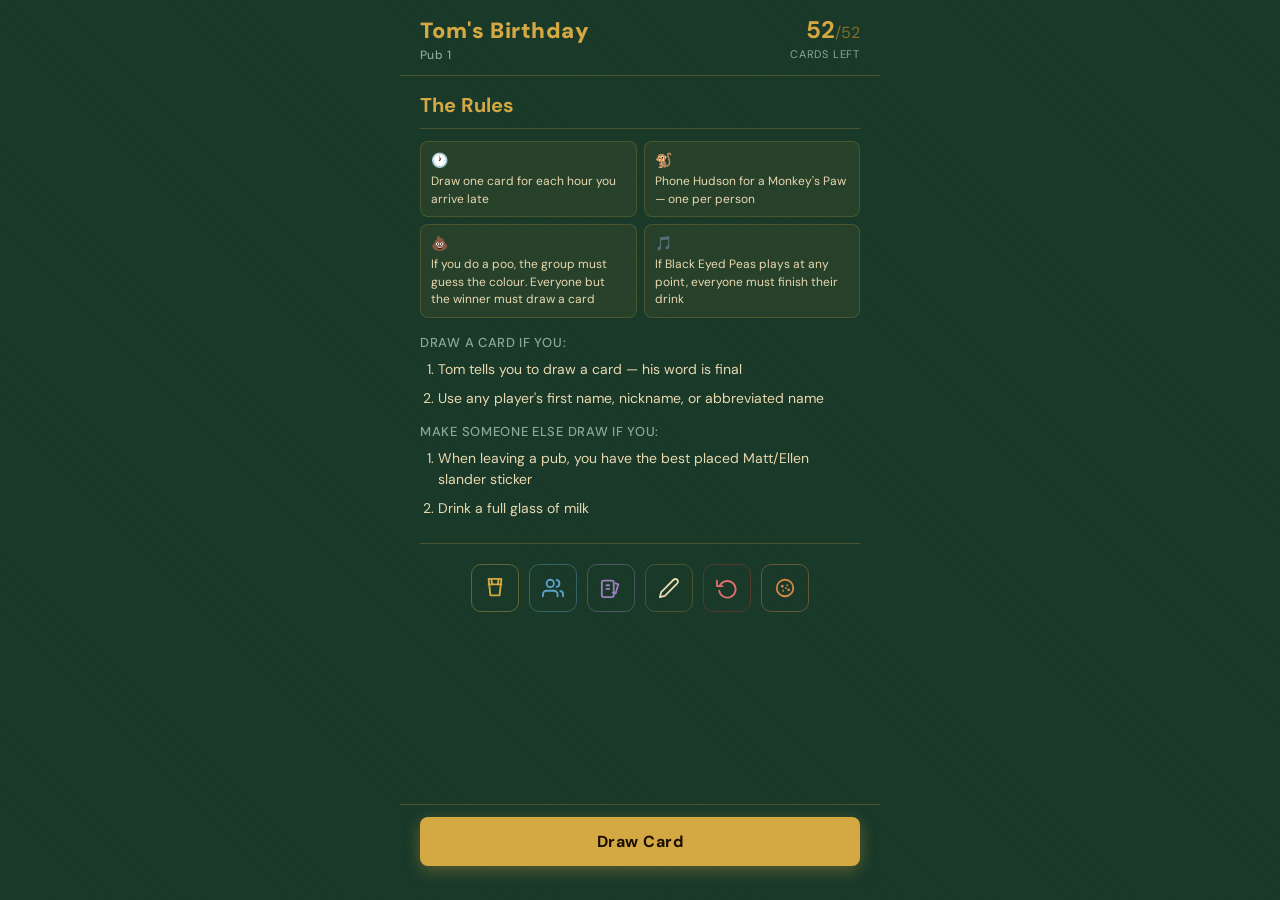
==== commit d360b247: "Refactor rules panel layout and update card texts for clarity" ====
--- a/index.html
+++ b/index.html
@@ -36,10 +36,26 @@
 
             <div id="rules-panel" class="panel rules-panel">
                 <h2 class="rules-heading">The Rules</h2>
-                <p class="rules-late">Draw one card for each hour you arrive late.</p>
-                <p class="rules-late">You may phone Hudson for a Monkey's Paw (One Per User)</p>
-                <p class="rules-late">If you do a poo, the group must guess the colour. Everyone but the winner draws a card</p>
-                <p class="rules-late">If Black Eye Peas plays at any point everyone must down their drink</p>
+
+                <div class="perma-rules">
+                    <div class="perma-rule">
+                        <span class="perma-rule-icon">🕐</span>
+                        Draw one card for each hour you arrive late
+                    </div>
+                    <div class="perma-rule">
+                        <span class="perma-rule-icon">🐒</span>
+                        Phone Hudson for a Monkey's Paw — one per person
+                    </div>
+                    <div class="perma-rule">
+                        <span class="perma-rule-icon">💩</span>
+                        If you do a poo, the group must guess the colour. Everyone but the winner must draw a card
+                    </div>
+                    <div class="perma-rule">
+                        <span class="perma-rule-icon">🎵</span>
+                        If Black Eyed Peas plays at any point, everyone must finish their drink
+                    </div>
+                </div>
+
                 <p class="rules-subheading">Draw a card if you:</p>
                 <ol id="rules-list-1" class="rules-list">
                 </ol>
--- a/site.css
+++ b/site.css
@@ -45,10 +45,11 @@
 .app {
     display: flex;
     flex-direction: column;
-    min-height: 100dvh;
+    height: 100dvh;
     max-width: 480px;
     margin: 0 auto;
     width: 100%;
+    overflow: hidden;
 }
 
 /* ── Header ── */
@@ -226,12 +227,18 @@
 
 .main {
     flex: 1;
+    padding: 0;
+    display: flex;
+    flex-direction: column;
+    overflow: hidden;
+}
+
+.panel {
+    flex: 1;
+    overflow-y: auto;
+    -webkit-overflow-scrolling: touch;
     padding: 16px 20px;
-    display: flex;
-    flex-direction: column;
-}
-
-.panel { flex: 1; }
+}
 
 .hidden { display: none !important; }
 
@@ -240,13 +247,36 @@
 .rules-panel { animation: fadeIn 0.25s ease; }
 
 .rules-heading {
-    /**/
     font-size: 20px;
     font-weight: 700;
     color: var(--gold);
-    margin-bottom: 16px;
+    margin-bottom: 12px;
     padding-bottom: 10px;
     border-bottom: 1px solid var(--border-subtle);
+}
+
+/* Permanent rules grid */
+.perma-rules {
+    display: grid;
+    grid-template-columns: 1fr 1fr;
+    gap: 7px;
+    margin-bottom: 16px;
+}
+
+.perma-rule {
+    background: rgba(212, 168, 67, 0.07);
+    border: 1px solid rgba(212, 168, 67, 0.2);
+    border-radius: 8px;
+    padding: 8px 10px;
+    font-size: 12px;
+    line-height: 1.45;
+    color: var(--text-on-felt);
+}
+
+.perma-rule-icon {
+    font-size: 14px;
+    margin-bottom: 3px;
+    display: block;
 }
 
 .rules-subheading {
@@ -378,15 +408,14 @@
     user-select: text;
 }
 
-.rules-late {
-    margin-top: 18px;
-    font-size: 14px;
-    font-weight: 500;
-    color: var(--gold-dim);
-    padding: 10px 14px;
-    border: 1px solid var(--border-subtle);
-    border-radius: 6px;
-    background: rgba(212, 168, 67, 0.06);
+/* New pub rule reveal animation */
+@keyframes ruleReveal {
+    from { opacity: 0; transform: translateX(-8px); }
+    to   { opacity: 1; transform: translateX(0); }
+}
+
+.rule-new {
+    animation: ruleReveal 0.35s ease forwards;
 }
 
 /* ── Card Panel ── */
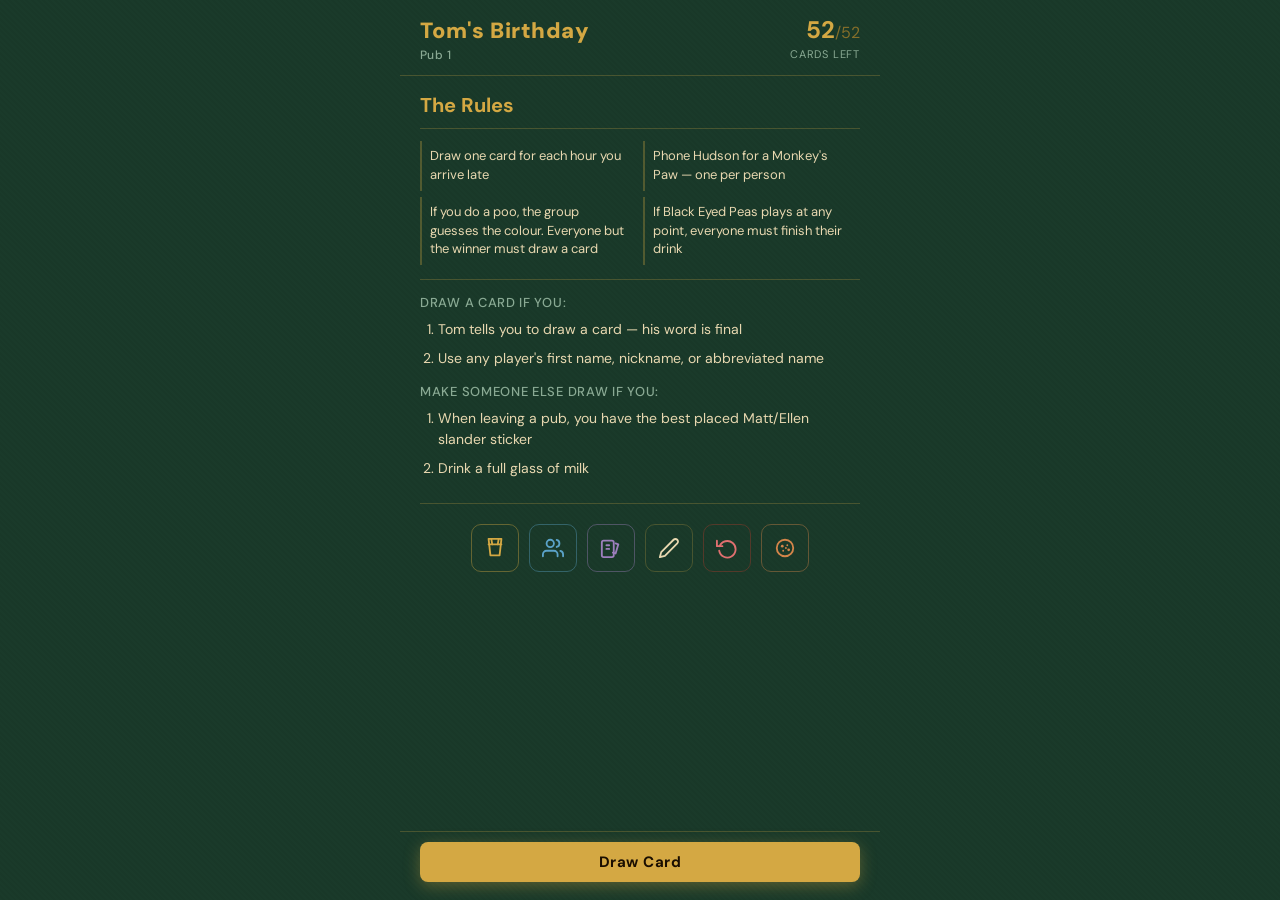
==== commit 0d12c911: "Refactor timer tray item display and update CSS for improved layout" ====
--- a/index.html
+++ b/index.html
@@ -38,22 +38,10 @@
                 <h2 class="rules-heading">The Rules</h2>
 
                 <div class="perma-rules">
-                    <div class="perma-rule">
-                        <span class="perma-rule-icon">🕐</span>
-                        Draw one card for each hour you arrive late
-                    </div>
-                    <div class="perma-rule">
-                        <span class="perma-rule-icon">🐒</span>
-                        Phone Hudson for a Monkey's Paw — one per person
-                    </div>
-                    <div class="perma-rule">
-                        <span class="perma-rule-icon">💩</span>
-                        If you do a poo, the group must guess the colour. Everyone but the winner must draw a card
-                    </div>
-                    <div class="perma-rule">
-                        <span class="perma-rule-icon">🎵</span>
-                        If Black Eyed Peas plays at any point, everyone must finish their drink
-                    </div>
+                    <div class="perma-rule">Draw one card for each hour you arrive late</div>
+                    <div class="perma-rule">Phone Hudson for a Monkey's Paw — one per person</div>
+                    <div class="perma-rule">If you do a poo, the group guesses the colour. Everyone but the winner must draw a card</div>
+                    <div class="perma-rule">If Black Eyed Peas plays at any point, everyone must finish their drink</div>
                 </div>
 
                 <p class="rules-subheading">Draw a card if you:</p>
--- a/site.css
+++ b/site.css
@@ -156,14 +156,16 @@
     background: rgba(255,255,255,0.06);
     border: 1px solid var(--border-subtle);
     border-radius: 8px;
-    padding: 8px 12px;
+    padding: 6px 10px;
+    gap: 8px;
 }
 
 .tray-timer-info {
     display: flex;
-    flex-direction: column;
-    gap: 2px;
+    align-items: center;
+    gap: 6px;
     min-width: 0;
+    flex: 1;
 }
 
 .tray-timer-name {
@@ -175,25 +177,34 @@
     text-overflow: ellipsis;
 }
 
-.tray-timer-sub {
+.tray-timer-sep {
     font-size: 11px;
     color: var(--text-muted);
+    flex-shrink: 0;
+}
+
+.tray-timer-player {
+    font-size: 12px;
+    color: var(--text-muted);
+    white-space: nowrap;
+    overflow: hidden;
+    text-overflow: ellipsis;
+    flex-shrink: 1;
+    min-width: 0;
 }
 
 .tray-timer-right {
     display: flex;
     align-items: center;
-    gap: 10px;
+    gap: 8px;
     flex-shrink: 0;
-    margin-left: 12px;
 }
 
 .tray-timer-count {
-    
-    font-size: 20px;
+    font-size: 13px;
     font-weight: 700;
     color: var(--gold);
-    min-width: 52px;
+    min-width: 44px;
     text-align: right;
 }
 
@@ -259,24 +270,18 @@
 .perma-rules {
     display: grid;
     grid-template-columns: 1fr 1fr;
-    gap: 7px;
-    margin-bottom: 16px;
+    gap: 6px;
+    margin-bottom: 14px;
+    padding-bottom: 14px;
+    border-bottom: 1px solid var(--border-subtle);
 }
 
 .perma-rule {
-    background: rgba(212, 168, 67, 0.07);
-    border: 1px solid rgba(212, 168, 67, 0.2);
-    border-radius: 8px;
-    padding: 8px 10px;
-    font-size: 12px;
+    font-size: 13px;
     line-height: 1.45;
     color: var(--text-on-felt);
-}
-
-.perma-rule-icon {
-    font-size: 14px;
-    margin-bottom: 3px;
-    display: block;
+    padding: 6px 8px;
+    border-left: 2px solid rgba(212, 168, 67, 0.3);
 }
 
 .rules-subheading {
@@ -515,7 +520,7 @@
             rgba(139, 100, 50, 0.03) 4px
         );
     border-radius: 12px;
-    padding: 28px 26px 20px;
+    padding: 24px 26px 20px;
     box-shadow: var(--shadow-card);
     width: 100%;
     flex: 1;
@@ -540,8 +545,8 @@
     color: rgba(139, 26, 26, 0.18);
     letter-spacing: 8px;
     pointer-events: none;
-    margin-top: 16px;
-    padding-bottom: 4px;
+    margin-top: 14px;
+    margin-left: 10px;
 }
 
 /* ── Corner Pips ── */
@@ -562,15 +567,14 @@
 }
 
 .pip-num {
-    /**/
-    font-size: 20px;
+    font-size: 15px;
     font-weight: 700;
     color: var(--card-accent);
     opacity: 0.55;
 }
 
 .pip-suit {
-    font-size: 17px;
+    font-size: 13px;
     color: var(--card-accent);
     opacity: 0.45;
 }
@@ -608,19 +612,19 @@
 }
 
 .card-title {
-    /**/
-    font-size: 24px;
+    font-size: 20px;
     font-weight: 900;
     color: var(--card-text);
     line-height: 1.2;
-    margin-bottom: 16px;
+    margin-bottom: 14px;
+    padding-right: 36px;
 }
 
 .card-divider {
     width: 40px;
     height: 2px;
     background: var(--card-accent);
-    margin-bottom: 16px;
+    margin-bottom: 14px;
     opacity: 0.6;
 }
 
@@ -628,13 +632,12 @@
     font-size: 16px;
     color: #3a2010;
     line-height: 1.65;
-    padding-bottom: 12px;
 }
 
 /* ── Name Picker ── */
 
 .name-picker {
-    margin-top: 16px;
+    margin-top: 14px;
     padding-top: 14px;
     border-top: 1px solid rgba(139, 26, 26, 0.15);
 }
@@ -661,7 +664,7 @@
     background: rgba(139, 26, 26, 0.08);
     border: 1px solid rgba(139, 26, 26, 0.2);
     color: #5a1a0a;
-    font-size: 13px;
+    font-size: 12px;
     font-weight: 500;
     cursor: pointer;
     transition: background 0.15s, border-color 0.15s;
@@ -814,6 +817,8 @@
     margin-top: 14px;
     padding-top: 12px;
     border-top: 1px solid rgba(139, 26, 26, 0.15);
+    display: flex;
+    justify-content: center;
 }
 
 .long-timer-btn {
@@ -843,16 +848,16 @@
 /* ── Footer ── */
 
 .footer {
-    padding: 12px 20px 24px;
-    display: flex;
-    flex-direction: column;
-    gap: 10px;
+    padding: 10px 20px;
+    display: flex;
+    flex-direction: column;
+    gap: 8px;
     border-top: 1px solid var(--border-subtle);
 }
 
 .btn-row {
     display: flex;
-    gap: 10px;
+    gap: 7px;
 }
 
 .btn-row .btn { flex: 1; }
@@ -861,11 +866,11 @@
 
 .btn {
     width: 100%;
-    padding: 14px;
+    padding: 10px 14px;
     border: none;
     border-radius: 8px;
     font-family: 'DM Sans', sans-serif;
-    font-size: 15px;
+    font-size: 14px;
     font-weight: 500;
     cursor: pointer;
     transition: transform 0.1s, background 0.15s, opacity 0.15s;
@@ -877,7 +882,7 @@
 .btn-draw {
     background: var(--gold);
     color: #1a0e00;
-    font-size: 16px;
+    font-size: 15px;
     font-weight: 700;
     letter-spacing: 0.5px;
     box-shadow: 0 4px 16px rgba(212, 168, 67, 0.35);
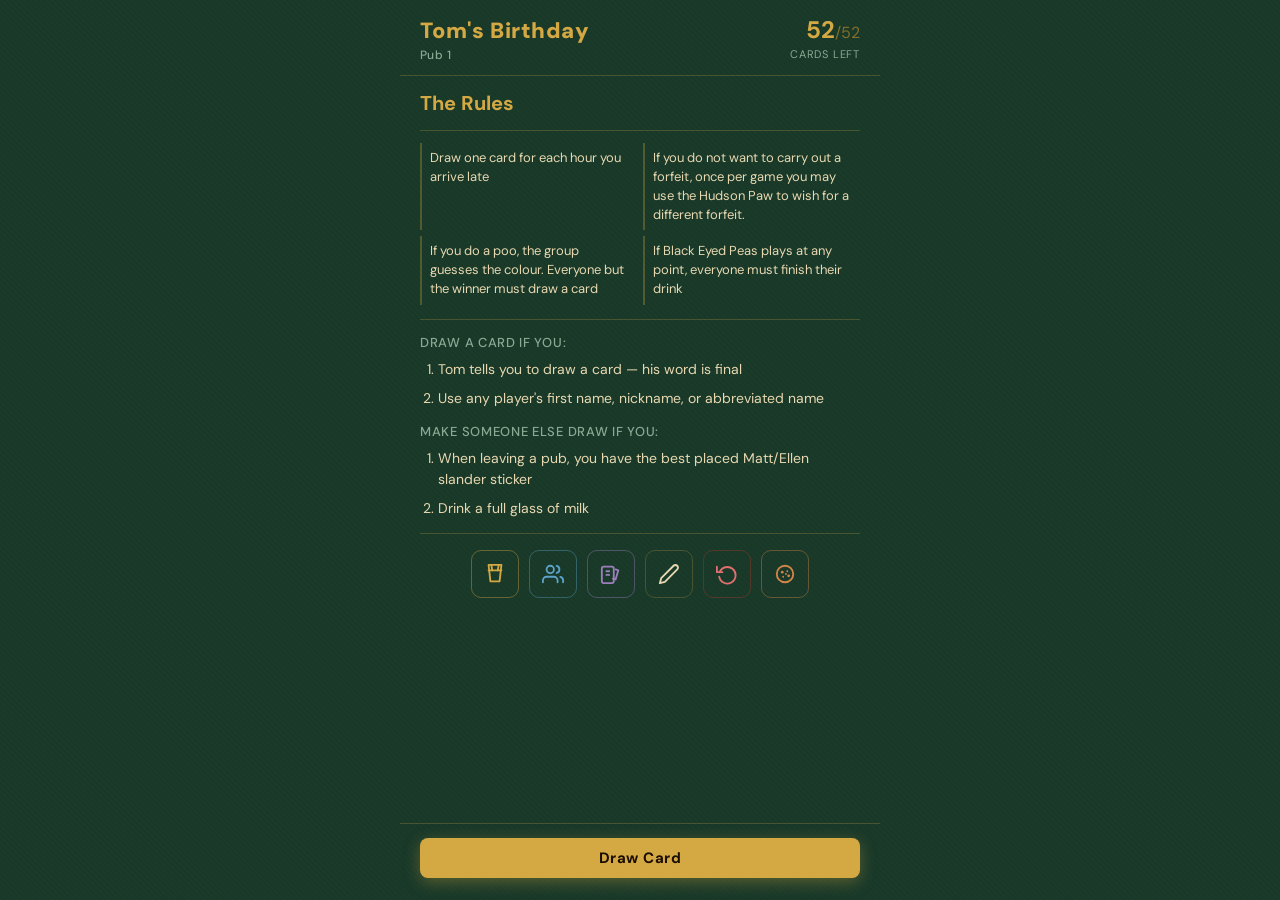
==== commit 2af1c05e: "Update permanent rule text for clarity and improved understanding" ====
--- a/index.html
+++ b/index.html
@@ -39,7 +39,7 @@
 
                 <div class="perma-rules">
                     <div class="perma-rule">Draw one card for each hour you arrive late</div>
-                    <div class="perma-rule">Phone Hudson for a Monkey's Paw — one per person</div>
+                    <div class="perma-rule">If you do not want to carry out a forfeit, once per game you may use the Hudson Paw to wish for a different forfeit.</div>
                     <div class="perma-rule">If you do a poo, the group guesses the colour. Everyone but the winner must draw a card</div>
                     <div class="perma-rule">If Black Eyed Peas plays at any point, everyone must finish their drink</div>
                 </div>
--- a/site.css
+++ b/site.css
@@ -248,7 +248,7 @@
     flex: 1;
     overflow-y: auto;
     -webkit-overflow-scrolling: touch;
-    padding: 16px 20px;
+    padding: 14px 20px 16px;
 }
 
 .hidden { display: none !important; }
@@ -262,7 +262,7 @@
     font-weight: 700;
     color: var(--gold);
     margin-bottom: 12px;
-    padding-bottom: 10px;
+    padding-bottom: 14px;
     border-bottom: 1px solid var(--border-subtle);
 }
 
@@ -311,8 +311,8 @@
     display: flex;
     flex-direction: row;
     gap: 10px;
-    margin-top: 24px;
-    padding-top: 20px;
+    margin-top: 14px;
+    padding-top: 16px;
     border-top: 1px solid var(--border-subtle);
     justify-content: center;
 }
@@ -848,7 +848,7 @@
 /* ── Footer ── */
 
 .footer {
-    padding: 10px 20px;
+    padding: 14px 20px;
     display: flex;
     flex-direction: column;
     gap: 8px;
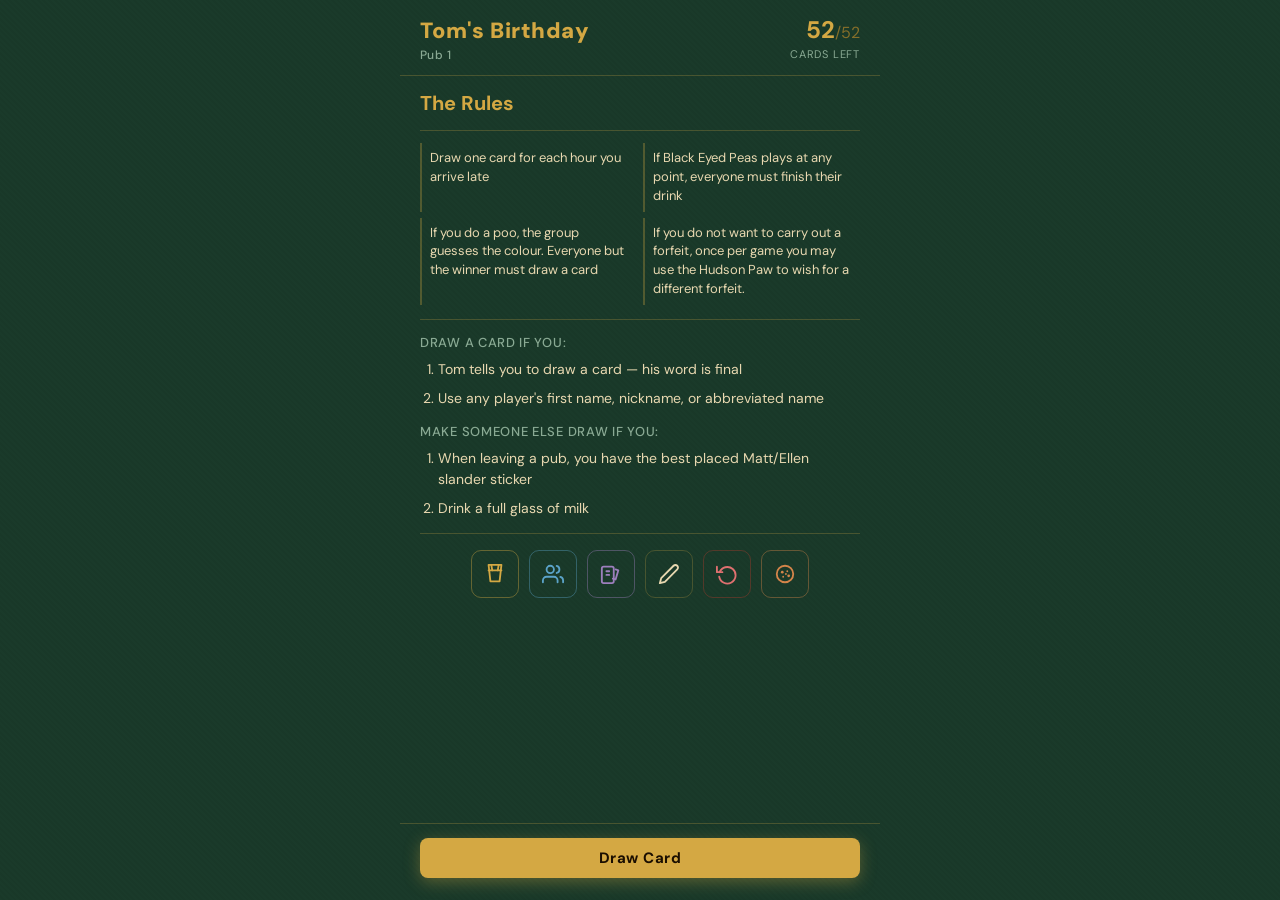
==== commit ac9732a2: "Reorder permanent rules for improved clarity and understanding" ====
--- a/index.html
+++ b/index.html
@@ -39,9 +39,9 @@
 
                 <div class="perma-rules">
                     <div class="perma-rule">Draw one card for each hour you arrive late</div>
+                    <div class="perma-rule">If Black Eyed Peas plays at any point, everyone must finish their drink</div>
+                    <div class="perma-rule">If you do a poo, the group guesses the colour. Everyone but the winner must draw a card</div>
                     <div class="perma-rule">If you do not want to carry out a forfeit, once per game you may use the Hudson Paw to wish for a different forfeit.</div>
-                    <div class="perma-rule">If you do a poo, the group guesses the colour. Everyone but the winner must draw a card</div>
-                    <div class="perma-rule">If Black Eyed Peas plays at any point, everyone must finish their drink</div>
                 </div>
 
                 <p class="rules-subheading">Draw a card if you:</p>
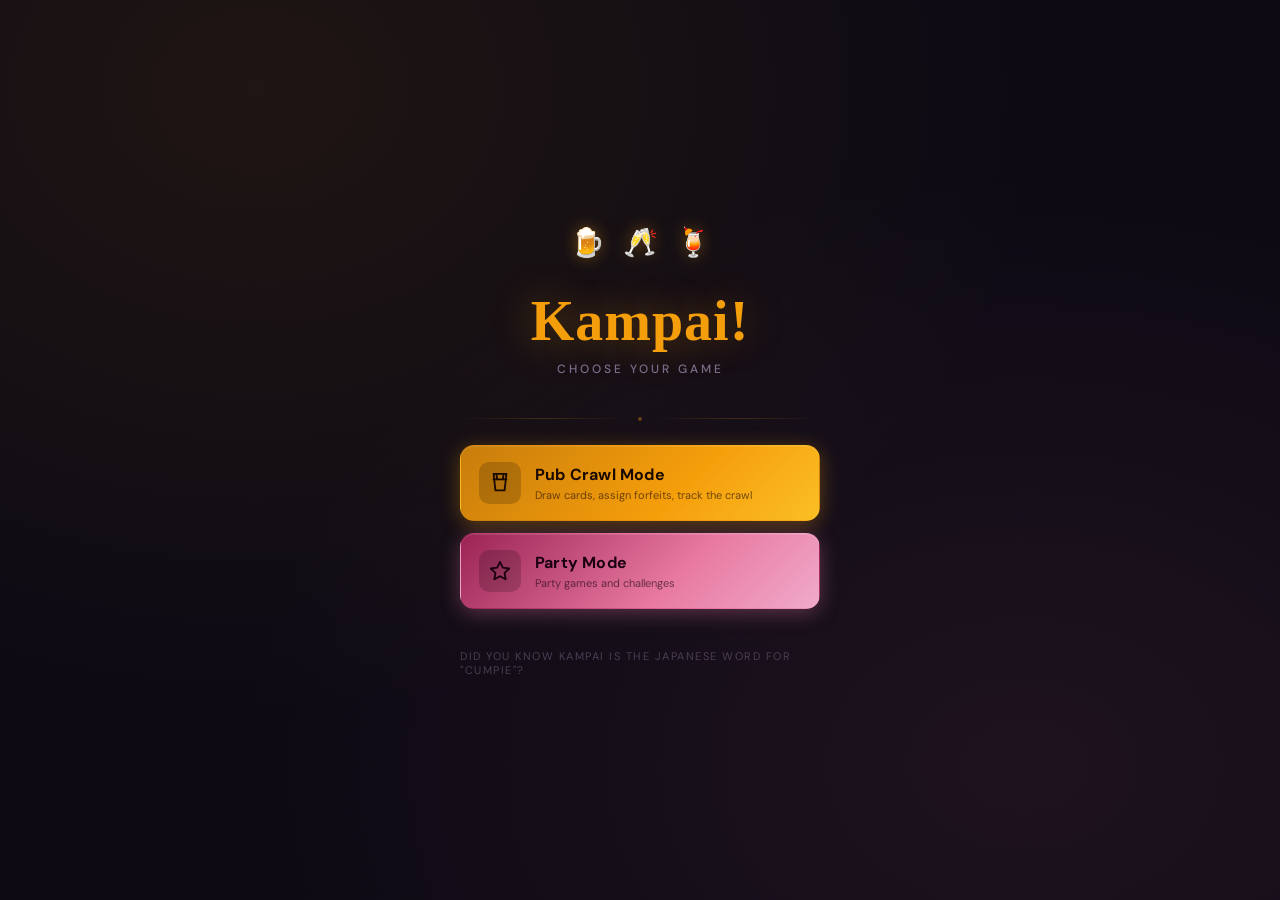
==== commit bea2f880: "Code restructure and start of packs and party mode" ====
--- a/index.html
+++ b/index.html
@@ -1,302 +1,236 @@
-<!DOCTYPE html>
-<html lang="en">
-<head>
-    <meta charset="UTF-8"/>
-    <meta name="viewport" content="width=device-width, initial-scale=1.0, user-scalable=no"/>
-    <title>Tom's Birthday</title>
-    <link rel="preconnect" href="https://fonts.googleapis.com">
-    <link href="https://fonts.googleapis.com/css2?family=Playfair+Display:wght@700;900&family=DM+Sans:wght@400;500&display=swap" rel="stylesheet">
-    <link rel="stylesheet" href="site.css"/>
-</head>
-<body>
-    <div class="app">
-
-        <header class="header">
-            <div>
-                <div class="header-title">Tom's Birthday</div>
-                <div class="pub-counter">Pub <span id="pubNumber">1</span></div>
-            </div>
-            <div class="header-right">
-                <button id="history-btn" class="icon-btn hidden" aria-label="Card history">
-                    <svg width="20" height="20" viewBox="0 0 24 24" fill="none" stroke="currentColor" stroke-width="2" stroke-linecap="round" stroke-linejoin="round"><rect x="3" y="3" width="18" height="4" rx="1"/><rect x="3" y="10" width="18" height="4" rx="1"/><rect x="3" y="17" width="12" height="4" rx="1"/></svg>
-                </button>
-                <div class="deck-counter">
-                    <span class="deck-fraction"><span id="remainingCards">??</span><span class="deck-total" id="totalCards"></span></span>
-                    <span class="deck-label">cards left</span>
-                </div>
-            </div>
-        </header>
-
-        <div id="timer-tray" class="timer-tray hidden">
-            <div class="timer-tray-label">Active timers</div>
-            <div id="timer-tray-list" class="timer-tray-list"></div>
-        </div>
-
-        <main class="main">
-
-            <div id="rules-panel" class="panel rules-panel">
-                <h2 class="rules-heading">The Rules</h2>
-
-                <div class="perma-rules">
-                    <div class="perma-rule">Draw one card for each hour you arrive late</div>
-                    <div class="perma-rule">If Black Eyed Peas plays at any point, everyone must finish their drink</div>
-                    <div class="perma-rule">If you do a poo, the group guesses the colour. Everyone but the winner must draw a card</div>
-                    <div class="perma-rule">If you do not want to carry out a forfeit, once per game you may use the Hudson Paw to wish for a different forfeit.</div>
-                </div>
-
-                <p class="rules-subheading">Draw a card if you:</p>
-                <ol id="rules-list-1" class="rules-list">
-                </ol>
-                <p id="rules-subheading-2" class="rules-subheading">Make someone else draw if you:</p>
-                <ol id="rules-list-2" class="rules-list">
-                </ol>
-                <div class="rules-admin">
-                    <button id="next-pub" class="admin-btn admin-btn-pub" aria-label="Next pub">
-                        <svg width="22" height="22" viewBox="0 0 24 24" fill="none" stroke="currentColor" stroke-width="2" stroke-linecap="round" stroke-linejoin="round">
-                            <path d="M5 2h14l-2 18H7L5 2z"/>
-                            <path d="M5 8h14"/>
-                            <path d="M8 2l1 6M16 2l-1 6"/>
-                        </svg>
-                    </button>
-                    <button id="player-manager-btn" class="admin-btn admin-btn-people" aria-label="Manage players">
-                        <svg width="22" height="22" viewBox="0 0 24 24" fill="none" stroke="currentColor" stroke-width="2" stroke-linecap="round" stroke-linejoin="round">
-                            <path d="M17 21v-2a4 4 0 0 0-4-4H5a4 4 0 0 0-4 4v2"/>
-                            <circle cx="9" cy="7" r="4"/>
-                            <path d="M23 21v-2a4 4 0 0 0-3-3.87"/>
-                            <path d="M16 3.13a4 4 0 0 1 0 7.75"/>
-                        </svg>
-                    </button>
-                    <button id="card-manager-btn" class="admin-btn admin-btn-cards" aria-label="Edit cards">
-                        <svg width="22" height="22" viewBox="0 0 24 24" fill="none" stroke="currentColor" stroke-width="2" stroke-linecap="round" stroke-linejoin="round">
-                            <rect x="2" y="4" width="13" height="18" rx="2"/>
-                            <path d="M7 9h3M7 13h3"/>
-                            <path d="M17 7l3 1-3 10-3-1"/>
-                        </svg>
-                    </button>
-                    <button id="rule-manager-btn" class="admin-btn admin-btn-edit" aria-label="Edit rules">
-                        <svg width="22" height="22" viewBox="0 0 24 24" fill="none" stroke="currentColor" stroke-width="2" stroke-linecap="round" stroke-linejoin="round">
-                            <path d="M17 3a2.828 2.828 0 1 1 4 4L7.5 20.5 2 22l1.5-5.5L17 3z"/>
-                        </svg>
-                    </button>
-                    <button id="reset" class="admin-btn admin-btn-reset" aria-label="Reset deck">
-                        <svg width="22" height="22" viewBox="0 0 24 24" fill="none" stroke="currentColor" stroke-width="2" stroke-linecap="round" stroke-linejoin="round">
-                            <polyline points="1 4 1 10 7 10"/>
-                            <path d="M3.51 15a9 9 0 1 0 .49-4.95"/>
-                        </svg>
-                    </button>
-                    <button id="clear-cookies-btn" class="admin-btn admin-btn-cookie" aria-label="Clear all data">
-                        <svg width="22" height="22" viewBox="0 0 24 24" fill="none" stroke="currentColor" stroke-width="2" stroke-linecap="round" stroke-linejoin="round">
-                            <circle cx="12" cy="12" r="9"/>
-                            <circle cx="9" cy="10" r="1.5" fill="currentColor" stroke="none"/>
-                            <circle cx="14.5" cy="9" r="1" fill="currentColor" stroke="none"/>
-                            <circle cx="16" cy="14" r="1.5" fill="currentColor" stroke="none"/>
-                            <circle cx="10" cy="15" r="1" fill="currentColor" stroke="none"/>
-                            <circle cx="13" cy="12" r="1" fill="currentColor" stroke="none"/>
-                        </svg>
-                    </button>
-                </div>
-            </div>
-
-            <div id="card-panel" class="panel card-panel hidden">
-                <div class="card-flip-scene">
-                <div class="card-flipper" id="card-flipper">
-
-                <div class="card-face card-face--back" aria-hidden="true">
-                    <img src="tom-face.png" class="card-back-photo" alt="">
-                </div>
-
-                <div class="card-face card-face--front">
-                <div class="card-inner">
-                    <div class="card-pip card-pip-tl">
-                        <span class="pip-num" id="pip-tl-num"></span>
-                        <span class="pip-suit" id="pip-tl-suit"></span>
-                    </div>
-                    <div class="card-pip card-pip-br" aria-hidden="true">
-                        <span class="pip-num" id="pip-br-num"></span>
-                        <span class="pip-suit" id="pip-br-suit"></span>
-                    </div>
-
-                    <div id="card-ai-badge" class="card-ai-badge hidden">✦ AI Generated</div>
-                    <div class="card-title" id="CardTitle"></div>
-                    <div class="card-divider"></div>
-                    <div class="card-text" id="CardText"></div>
-
-                    <div id="name-picker" class="name-picker hidden">
-                        <div class="name-picker-label">Who drew this?</div>
-                        <div id="name-picker-btns" class="name-picker-btns"></div>
-                    </div>
-
-                    <div id="card-assignee" class="card-assignee hidden"></div>
-
-                    <div id="card-timer" class="card-timer hidden">
-                        <button id="card-timer-start" class="card-timer-btn">
-                            <svg width="12" height="12" viewBox="0 0 24 24" fill="currentColor" aria-hidden="true"><polygon points="5,3 19,12 5,21"/></svg>
-                            Start 15s timer
-                        </button>
-                        <div id="card-timer-display" class="card-timer-display hidden">
-                            <div class="card-timer-ring" id="card-timer-ring">
-                                <svg viewBox="0 0 36 36" class="ring-svg">
-                                    <circle class="ring-bg" cx="18" cy="18" r="15.9"/>
-                                    <circle id="ring-progress" class="ring-progress" cx="18" cy="18" r="15.9"/>
-                                </svg>
-                                <span id="card-timer-count" class="ring-count">15</span>
-                            </div>
-                        </div>
-                    </div>
-
-                    <div id="long-timer-wrap" class="long-timer-wrap hidden">
-                        <button id="long-timer-start" class="long-timer-btn">
-                            <svg width="12" height="12" viewBox="0 0 24 24" fill="currentColor" aria-hidden="true"><polygon points="5,3 19,12 5,21"/></svg>
-                            <span id="long-timer-label">Start timer</span>
-                        </button>
-                    </div>
-
-                    <div class="card-suits-row">♠ ♥ ♣ ♦</div>
-                </div><!-- card-inner -->
-                </div><!-- card-face--front -->
-
-                </div><!-- card-flipper -->
-                </div><!-- card-flip-scene -->
-            </div>
-
-        </main>
-
-        <footer class="footer">
-            <button id="draw" class="btn btn-draw">Draw Card</button>
-            <div class="btn-row">
-                <button id="rules-toggle" class="btn btn-secondary hidden">Show Rules</button>
-                <button id="back-to-card" class="btn btn-secondary hidden">Back to Card</button>
-            </div>
-        </footer>
-
-    </div>
-
-    <div id="history-overlay" class="overlay hidden">
-        <div class="history-drawer">
-            <div class="history-header">
-                <span class="history-title">Cards Drawn</span>
-                <button id="history-close" class="icon-btn" aria-label="Close">
-                    <svg width="18" height="18" viewBox="0 0 24 24" fill="none" stroke="currentColor" stroke-width="2.5" stroke-linecap="round"><line x1="18" y1="6" x2="6" y2="18"/><line x1="6" y1="6" x2="18" y2="18"/></svg>
-                </button>
-            </div>
-            <div id="history-list" class="history-list"></div>
-        </div>
-    </div>
-
-    <div id="confirm-overlay" class="overlay hidden">
-        <div class="confirm-box">
-            <p class="confirm-text">Reset the deck? This puts all cards back in and clears history.</p>
-            <div class="confirm-actions">
-                <button id="confirm-yes" class="btn btn-danger-solid">Reset</button>
-                <button id="confirm-no" class="btn btn-secondary">Cancel</button>
-            </div>
-        </div>
-    </div>
-
-    <div id="player-manager-overlay" class="overlay hidden">
-        <div class="rule-manager-drawer">
-            <div class="rule-manager-header">
-                <span class="rule-manager-title">Players</span>
-                <button id="player-manager-close" class="icon-btn" aria-label="Close">
-                    <svg width="18" height="18" viewBox="0 0 24 24" fill="none" stroke="currentColor" stroke-width="2.5" stroke-linecap="round"><line x1="18" y1="6" x2="6" y2="18"/><line x1="6" y1="6" x2="18" y2="18"/></svg>
-                </button>
-            </div>
-            <div class="rule-manager-body">
-                <div id="pm-player-list" class="rm-rule-list"></div>
-                <div class="rm-add-form">
-                    <div class="rm-input-row">
-                        <input type="text" id="pm-input" class="rm-input" placeholder="New player name…" maxlength="50"/>
-                        <button id="pm-add" class="rm-add-btn">Add</button>
-                    </div>
-                </div>
-            </div>
-        </div>
-    </div>
-
-    <div id="pub-confirm-overlay" class="overlay hidden">
-        <div class="confirm-box">
-            <p class="confirm-text">Move to the next pub? This reveals the next set of rules.</p>
-            <div class="confirm-actions">
-                <button id="pub-confirm-yes" class="btn btn-danger-solid">Next Pub</button>
-                <button id="pub-confirm-no" class="btn btn-secondary">Cancel</button>
-            </div>
-        </div>
-    </div>
-
-    <div id="cookie-confirm-overlay" class="overlay hidden">
-        <div class="confirm-box">
-            <p class="confirm-text">Clear everything? This wipes the deck, history, pub progress <em>and</em> all custom rules — resetting back to defaults.</p>
-            <div class="confirm-actions">
-                <button id="cookie-confirm-yes" class="btn btn-danger-solid">Clear All</button>
-                <button id="cookie-confirm-no" class="btn btn-secondary">Cancel</button>
-            </div>
-        </div>
-    </div>
-
-    <div id="rule-manager-overlay" class="overlay hidden">
-        <div class="rule-manager-drawer">
-            <div class="rule-manager-header">
-                <span class="rule-manager-title">Manage Rules</span>
-                <button id="rule-manager-close" class="icon-btn" aria-label="Close">
-                    <svg width="18" height="18" viewBox="0 0 24 24" fill="none" stroke="currentColor" stroke-width="2.5" stroke-linecap="round"><line x1="18" y1="6" x2="6" y2="18"/><line x1="6" y1="6" x2="18" y2="18"/></svg>
-                </button>
-            </div>
-            <div class="rule-manager-body">
-                <div class="rm-section-label">Draw a card if you:</div>
-                <div id="rm-draw-list" class="rm-rule-list"></div>
-                <div class="rm-section-label">Make someone else draw if you:</div>
-                <div id="rm-others-list" class="rm-rule-list"></div>
-                <div class="rm-add-form">
-                    <select id="rm-section" class="rm-select">
-                        <option value="draw">Section: Draw a card if you…</option>
-                        <option value="others">Section: Make someone else draw if you…</option>
-                    </select>
-                    <div class="rm-input-row">
-                        <input type="number" id="rm-pub" class="rm-pub-input" min="1" max="99" value="1" aria-label="Reveal at pub number"/>
-                        <input type="text" id="rm-input" class="rm-input" placeholder="New rule text…" maxlength="200"/>
-                        <button id="rm-add" class="rm-add-btn">Add</button>
-                    </div>
-                </div>
-            </div>
-        </div>
-    </div>
-
-    <div id="card-manager-overlay" class="overlay hidden">
-        <div class="rule-manager-drawer">
-            <div class="rule-manager-header">
-                <span class="rule-manager-title">Manage Cards</span>
-                <button id="card-manager-close" class="icon-btn" aria-label="Close">
-                    <svg width="18" height="18" viewBox="0 0 24 24" fill="none" stroke="currentColor" stroke-width="2.5" stroke-linecap="round"><line x1="18" y1="6" x2="6" y2="18"/><line x1="6" y1="6" x2="18" y2="18"/></svg>
-                </button>
-            </div>
-            <div class="rule-manager-body">
-                <div id="cm-card-list" class="cm-card-list"></div>
-                <div class="rm-add-form">
-                    <div class="rm-section-label" style="margin-top:0">Add new card</div>
-                    <input type="text" id="cm-title-input" class="rm-input" placeholder="Card title…" maxlength="100"/>
-                    <textarea id="cm-text-input" class="rm-textarea" placeholder="Card text…" maxlength="500" rows="3"></textarea>
-                    <select id="cm-timer-type" class="rm-select">
-                        <option value="none">No timer</option>
-                        <option value="short">Short timer (inline)</option>
-                        <option value="long">Long timer (background tray)</option>
-                    </select>
-                    <div id="cm-long-timer-opts" class="cm-long-opts hidden">
-                        <input type="number" id="cm-timer-secs" class="rm-pub-input cm-secs-input" min="5" max="3600" value="15" aria-label="Timer duration in seconds"/>
-                        <span class="cm-secs-label">seconds</span>
-                        <input type="text" id="cm-timer-label" class="rm-input cm-timer-label-input hidden" placeholder="Tray label (long timers only)…" maxlength="50"/>
-                    </div>
-                    <label class="cm-ai-row">
-                        <input type="checkbox" id="cm-ai-check" class="cm-ai-check"/>
-                        <span class="cm-secs-label">AI generated</span>
-                    </label>
-                    <div style="display:flex;justify-content:flex-end">
-                        <button id="cm-add" class="rm-add-btn">Add Card</button>
-                    </div>
-                </div>
-            </div>
-        </div>
-    </div>
-
-    <script src="site.js"></script>
-</body>
-</html>+<!DOCTYPE html>
+<html lang="en">
+<head>
+    <meta charset="UTF-8"/>
+    <meta name="viewport" content="width=device-width, initial-scale=1.0, user-scalable=no"/>
+    <title>Kampai!</title>
+    <link rel="preconnect" href="https://fonts.googleapis.com">
+    <link href="https://fonts.googleapis.com/css2?family=Playfair+Display:wght@700;900&family=DM+Sans:wght@400;500&display=swap" rel="stylesheet">
+    <style>
+        *, *::before, *::after { box-sizing: border-box; margin: 0; padding: 0; }
+
+        :root {
+            --bg: #0d0a14;
+            --amber: #f59e0b;
+            --amber-glow: rgba(245, 158, 11, 0.35);
+            --amber-dim: #92400e;
+            --pink: #e879a0;
+            --pink-glow: rgba(232, 121, 160, 0.35);
+            --text: #f0e6d3;
+            --text-muted: #7c6e8a;
+        }
+
+        html, body { height: 100%; }
+
+        body {
+            background-color: var(--bg);
+            background-image:
+                radial-gradient(ellipse at 20% 10%, rgba(245, 158, 11, 0.08) 0%, transparent 55%),
+                radial-gradient(ellipse at 80% 85%, rgba(232, 121, 160, 0.08) 0%, transparent 55%);
+            font-family: 'DM Sans', sans-serif;
+            color: var(--text);
+            display: flex;
+            flex-direction: column;
+            align-items: center;
+            justify-content: center;
+            min-height: 100dvh;
+            padding: 32px 20px;
+            -webkit-tap-highlight-color: transparent;
+            user-select: none;
+        }
+
+        .home {
+            display: flex;
+            flex-direction: column;
+            align-items: center;
+            width: 100%;
+            max-width: 360px;
+        }
+
+        .drink-icons {
+            display: flex;
+            gap: 18px;
+            margin-bottom: 32px;
+            font-size: 28px;
+            filter: drop-shadow(0 0 8px rgba(245, 158, 11, 0.4));
+        }
+
+        .home-title {
+            font-family: 'Playfair Display', serif;
+            font-size: 56px;
+            font-weight: 900;
+            color: var(--amber);
+            text-align: center;
+            line-height: 1;
+            letter-spacing: 1px;
+            text-shadow: 0 0 40px rgba(245, 158, 11, 0.4);
+        }
+
+        .home-subtitle {
+            font-size: 12px;
+            font-weight: 500;
+            color: var(--text-muted);
+            text-transform: uppercase;
+            letter-spacing: 3px;
+            margin-top: 12px;
+            margin-bottom: 40px;
+            text-align: center;
+        }
+
+        .divider {
+            display: flex;
+            align-items: center;
+            gap: 12px;
+            width: 100%;
+            margin-bottom: 24px;
+        }
+
+        .divider-line {
+            flex: 1;
+            height: 1px;
+            background: linear-gradient(90deg, transparent, rgba(245, 158, 11, 0.2), transparent);
+        }
+
+        .divider-dot {
+            width: 4px;
+            height: 4px;
+            border-radius: 50%;
+            background: rgba(245, 158, 11, 0.35);
+        }
+
+        .modes {
+            display: flex;
+            flex-direction: column;
+            gap: 12px;
+            width: 100%;
+        }
+
+        .mode-btn {
+            width: 100%;
+            padding: 16px 18px;
+            border-radius: 14px;
+            font-family: 'DM Sans', sans-serif;
+            cursor: pointer;
+            text-decoration: none;
+            display: flex;
+            align-items: center;
+            gap: 14px;
+            transition: transform 0.12s, box-shadow 0.15s, filter 0.15s;
+            border: 1px solid transparent;
+        }
+
+        .mode-btn:active { transform: scale(0.97); }
+
+        .mode-btn-pub {
+            background: linear-gradient(135deg, #c87d0c 0%, #f59e0b 60%, #fbbf24 100%);
+            color: #1a0900;
+            box-shadow: 0 4px 20px var(--amber-glow), 0 1px 0 rgba(255,255,255,0.1) inset;
+        }
+
+        .mode-btn-pub:hover {
+            filter: brightness(1.08);
+            box-shadow: 0 6px 28px var(--amber-glow);
+        }
+
+        .mode-btn-party {
+            background: linear-gradient(135deg, #9b2355 0%, #e879a0 60%, #f0abcb 100%);
+            color: #1a0010;
+            box-shadow: 0 4px 20px var(--pink-glow), 0 1px 0 rgba(255,255,255,0.1) inset;
+        }
+
+        .mode-btn-party:hover {
+            filter: brightness(1.08);
+            box-shadow: 0 6px 28px var(--pink-glow);
+        }
+
+        .mode-icon {
+            width: 42px;
+            height: 42px;
+            flex-shrink: 0;
+            display: flex;
+            align-items: center;
+            justify-content: center;
+            background: rgba(0,0,0,0.18);
+            border-radius: 10px;
+        }
+
+        .mode-info {
+            display: flex;
+            flex-direction: column;
+            align-items: flex-start;
+            gap: 3px;
+        }
+
+        .mode-title {
+            font-size: 16px;
+            font-weight: 700;
+            letter-spacing: 0.2px;
+        }
+
+        .mode-desc {
+            font-size: 11px;
+            font-weight: 400;
+            opacity: 0.6;
+        }
+
+        .footer-text {
+            margin-top: 40px;
+            font-size: 11px;
+            color: var(--text-muted);
+            letter-spacing: 1.5px;
+            text-transform: uppercase;
+            opacity: 0.5;
+        }
+    </style>
+</head>
+<body>
+    <div class="home">
+
+        <div class="drink-icons">
+            <span>🍺</span>
+            <span>🥂</span>
+            <span>🍹</span>
+        </div>
+
+        <div class="home-title">Kampai!</div>
+        <div class="home-subtitle">Choose your game</div>
+
+        <div class="divider">
+            <div class="divider-line"></div>
+            <div class="divider-dot"></div>
+            <div class="divider-line"></div>
+        </div>
+
+        <div class="modes">
+            <a href="modes/pub-crawl/index.html" class="mode-btn mode-btn-pub">
+                <div class="mode-icon">
+                    <svg width="22" height="22" viewBox="0 0 24 24" fill="none" stroke="currentColor" stroke-width="2" stroke-linecap="round" stroke-linejoin="round">
+                        <path d="M5 2h14l-2 18H7L5 2z"/>
+                        <path d="M5 8h14"/>
+                        <path d="M8 2l1 6M16 2l-1 6"/>
+                    </svg>
+                </div>
+                <div class="mode-info">
+                    <span class="mode-title">Pub Crawl Mode</span>
+                    <span class="mode-desc">Draw cards, assign forfeits, track the crawl</span>
+                </div>
+            </a>
+
+            <a href="modes/party/index.html" class="mode-btn mode-btn-party">
+                <div class="mode-icon">
+                    <svg width="22" height="22" viewBox="0 0 24 24" fill="none" stroke="currentColor" stroke-width="2" stroke-linecap="round" stroke-linejoin="round">
+                        <path d="M12 2l3.09 6.26L22 9.27l-5 4.87 1.18 6.88L12 17.77l-6.18 3.25L7 14.14 2 9.27l6.91-1.01L12 2z"/>
+                    </svg>
+                </div>
+                <div class="mode-info">
+                    <span class="mode-title">Party Mode</span>
+                    <span class="mode-desc">Party games and challenges</span>
+                </div>
+            </a>
+        </div>
+
+        <div class="footer-text">Did you know Kampai is the Japanese word for "cumpie"?</div>
+
+    </div>
+</body>
+</html>
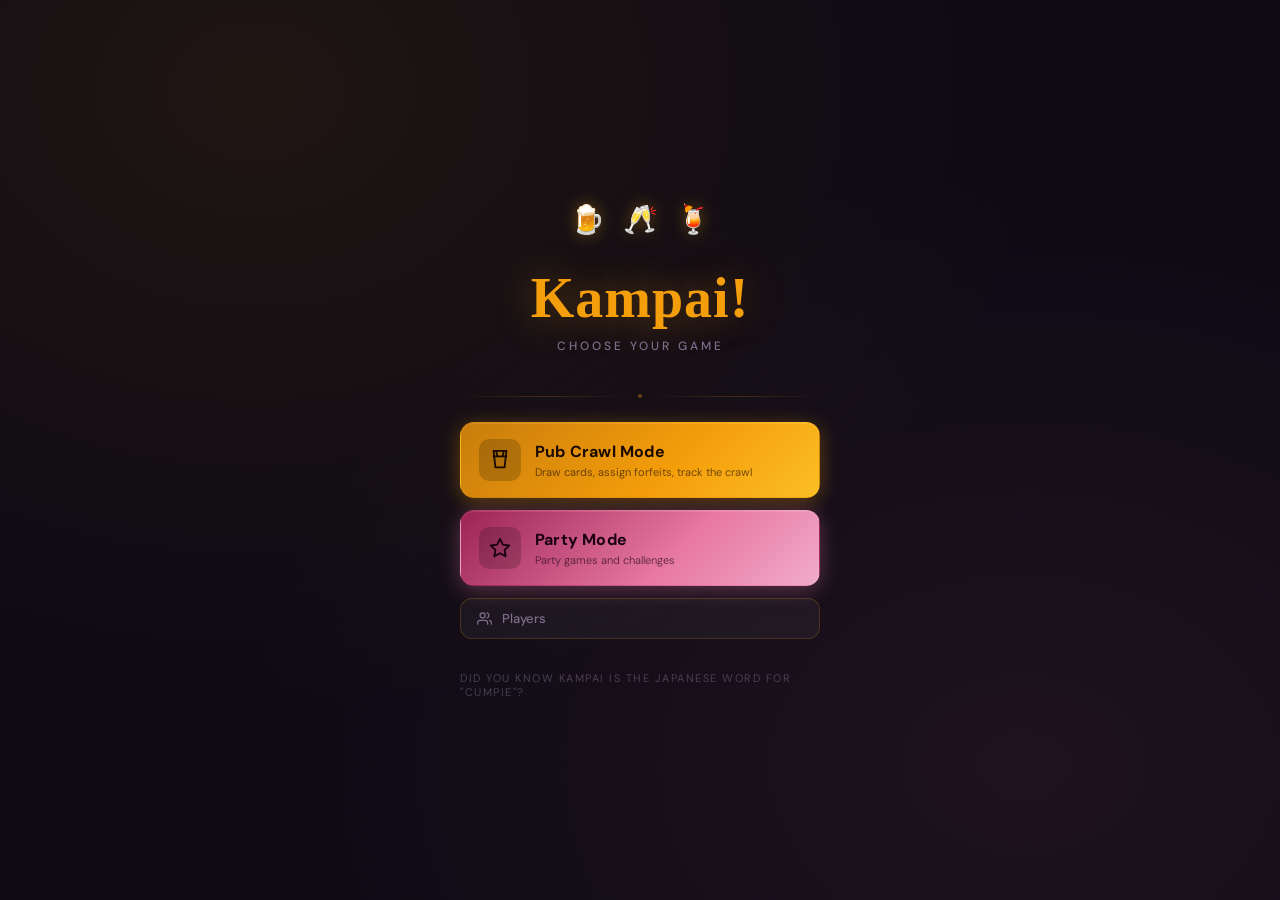
==== commit 5e17141b: "move users to home page" ====
--- a/index.html
+++ b/index.html
@@ -174,13 +174,116 @@
         }
 
         .footer-text {
-            margin-top: 40px;
+            margin-top: 32px;
             font-size: 11px;
             color: var(--text-muted);
             letter-spacing: 1.5px;
             text-transform: uppercase;
             opacity: 0.5;
         }
+
+        .players-btn {
+            display: flex;
+            align-items: center;
+            gap: 10px;
+            margin-top: 12px;
+            padding: 11px 16px;
+            width: 100%;
+            background: rgba(255,255,255,0.04);
+            border: 1px solid rgba(245, 158, 11, 0.2);
+            border-radius: 12px;
+            color: var(--text-muted);
+            font-family: 'DM Sans', sans-serif;
+            font-size: 13px;
+            font-weight: 500;
+            cursor: pointer;
+            transition: background 0.15s, color 0.15s, border-color 0.15s;
+            text-align: left;
+        }
+        .players-btn:hover { background: rgba(255,255,255,0.07); color: var(--text); border-color: rgba(245,158,11,0.35); }
+        .players-btn-count {
+            margin-left: auto;
+            font-size: 12px;
+            font-weight: 600;
+            color: var(--amber);
+            opacity: 0.8;
+        }
+
+        /* ── Player manager overlay ── */
+        @keyframes plyrUp { from { transform: translateY(100%); } to { transform: translateY(0); } }
+
+        .plyr-overlay {
+            position: fixed; inset: 0;
+            background: rgba(0,0,0,0.75);
+            display: flex; align-items: flex-end; justify-content: center;
+            z-index: 100;
+        }
+        .plyr-drawer {
+            background: #100c1a;
+            border: 1px solid rgba(245,158,11,0.2);
+            border-bottom: none;
+            border-radius: 16px 16px 0 0;
+            width: 100%; max-width: 480px; max-height: 75vh;
+            display: flex; flex-direction: column;
+            animation: plyrUp 0.25s cubic-bezier(0.34,1.2,0.64,1);
+        }
+        .plyr-header {
+            display: flex; align-items: center; justify-content: space-between;
+            padding: 18px 20px 14px;
+            border-bottom: 1px solid rgba(245,158,11,0.15);
+            flex-shrink: 0;
+        }
+        .plyr-title { font-size: 18px; font-weight: 700; color: var(--amber); }
+        .plyr-close {
+            background: none; border: none; color: var(--text-muted); cursor: pointer;
+            padding: 4px; display: flex; align-items: center; border-radius: 6px; transition: color 0.15s;
+        }
+        .plyr-close:hover { color: var(--amber); }
+        .plyr-body { overflow-y: auto; padding: 14px 20px 24px; display: flex; flex-direction: column; gap: 6px; }
+        .plyr-item {
+            display: flex; align-items: center; gap: 8px;
+            padding: 8px 10px;
+            background: rgba(255,255,255,0.04);
+            border: 1px solid rgba(245,158,11,0.12);
+            border-radius: 8px;
+        }
+        .plyr-name { flex: 1; font-size: 14px; font-weight: 500; color: var(--text); }
+        .plyr-rename-input {
+            flex: 1; padding: 3px 8px;
+            background: rgba(255,255,255,0.08);
+            border: 1px solid rgba(245,158,11,0.4);
+            border-radius: 6px;
+            color: var(--text); font-family: 'DM Sans', sans-serif; font-size: 14px; outline: none; user-select: text;
+        }
+        .plyr-icon-btn {
+            background: none; border: none; color: var(--text-muted); cursor: pointer;
+            padding: 3px; display: flex; align-items: center; border-radius: 4px; transition: color 0.15s;
+        }
+        .plyr-icon-btn:hover { color: var(--amber); }
+        .plyr-icon-btn--del:hover { color: #f87171; }
+        .plyr-empty { font-size: 13px; color: var(--text-muted); padding: 4px 2px; }
+        .plyr-add-row {
+            display: flex; gap: 8px;
+            margin-top: 8px; padding-top: 14px;
+            border-top: 1px solid rgba(245,158,11,0.12);
+        }
+        .plyr-input {
+            flex: 1; padding: 9px 12px;
+            background: rgba(255,255,255,0.05);
+            border: 1px solid rgba(245,158,11,0.2);
+            border-radius: 8px;
+            color: var(--text); font-family: 'DM Sans', sans-serif; font-size: 13px; outline: none; user-select: text;
+        }
+        .plyr-input::placeholder { color: var(--text-muted); }
+        .plyr-input:focus { border-color: var(--amber); }
+        .plyr-add-btn {
+            padding: 9px 18px;
+            background: var(--amber); border: none; border-radius: 8px;
+            color: #1a0900; font-family: 'DM Sans', sans-serif; font-size: 13px; font-weight: 600;
+            cursor: pointer; transition: filter 0.15s; white-space: nowrap;
+        }
+        .plyr-add-btn:hover { filter: brightness(1.1); }
+        .hidden { display: none !important; }
     </style>
 </head>
 <body>
@@ -229,8 +332,131 @@
             </a>
         </div>
 
+        <button class="players-btn" id="players-btn">
+            <svg width="15" height="15" viewBox="0 0 24 24" fill="none" stroke="currentColor" stroke-width="2" stroke-linecap="round" stroke-linejoin="round">
+                <path d="M17 21v-2a4 4 0 0 0-4-4H5a4 4 0 0 0-4 4v2"/>
+                <circle cx="9" cy="7" r="4"/>
+                <path d="M23 21v-2a4 4 0 0 0-3-3.87"/>
+                <path d="M16 3.13a4 4 0 0 1 0 7.75"/>
+            </svg>
+            Players
+            <span class="players-btn-count" id="players-count"></span>
+        </button>
+
         <div class="footer-text">Did you know Kampai is the Japanese word for "cumpie"?</div>
 
     </div>
+
+    <div id="plyr-overlay" class="plyr-overlay hidden">
+        <div class="plyr-drawer">
+            <div class="plyr-header">
+                <span class="plyr-title">Players</span>
+                <button class="plyr-close" id="plyr-close" aria-label="Close">
+                    <svg width="18" height="18" viewBox="0 0 24 24" fill="none" stroke="currentColor" stroke-width="2.5" stroke-linecap="round"><line x1="18" y1="6" x2="6" y2="18"/><line x1="6" y1="6" x2="18" y2="18"/></svg>
+                </button>
+            </div>
+            <div class="plyr-body" id="plyr-body"></div>
+        </div>
+    </div>
+
+    <script>
+        const KAMPAI_PLAYERS_KEY = 'kampai_players';
+
+        function plyrLoad() {
+            try { return JSON.parse(localStorage.getItem(KAMPAI_PLAYERS_KEY)) || []; } catch (e) { return []; }
+        }
+        function plyrSave(list) {
+            localStorage.setItem(KAMPAI_PLAYERS_KEY, JSON.stringify(list));
+        }
+        function plyrUpdateBtn() {
+            const n = plyrLoad().length;
+            document.getElementById('players-count').textContent = n ? n + (n === 1 ? ' player' : ' players') : '';
+        }
+
+        function plyrOpen() {
+            plyrRender();
+            document.getElementById('plyr-overlay').classList.remove('hidden');
+        }
+        function plyrClose() {
+            document.getElementById('plyr-overlay').classList.add('hidden');
+            plyrUpdateBtn();
+        }
+
+        function plyrRender() {
+            const body = document.getElementById('plyr-body');
+            body.innerHTML = '';
+            const list = plyrLoad();
+
+            if (list.length === 0) {
+                const e = document.createElement('div');
+                e.className = 'plyr-empty';
+                e.textContent = 'No players yet — add some below.';
+                body.appendChild(e);
+            } else {
+                list.forEach((name, i) => {
+                    const el = document.createElement('div');
+                    el.className = 'plyr-item';
+                    const nameSpan = document.createElement('span');
+                    nameSpan.className = 'plyr-name';
+                    nameSpan.textContent = name;
+                    const editBtn = document.createElement('button');
+                    editBtn.className = 'plyr-icon-btn';
+                    editBtn.setAttribute('aria-label', 'Rename');
+                    editBtn.innerHTML = '<svg width="13" height="13" viewBox="0 0 24 24" fill="none" stroke="currentColor" stroke-width="2.5" stroke-linecap="round" stroke-linejoin="round"><path d="M17 3a2.828 2.828 0 1 1 4 4L7.5 20.5 2 22l1.5-5.5L17 3z"/></svg>';
+                    editBtn.addEventListener('click', () => plyrStartRename(i, el, nameSpan));
+                    const delBtn = document.createElement('button');
+                    delBtn.className = 'plyr-icon-btn plyr-icon-btn--del';
+                    delBtn.setAttribute('aria-label', 'Remove');
+                    delBtn.innerHTML = '<svg width="13" height="13" viewBox="0 0 24 24" fill="none" stroke="currentColor" stroke-width="2.5" stroke-linecap="round"><line x1="18" y1="6" x2="6" y2="18"/><line x1="6" y1="6" x2="18" y2="18"/></svg>';
+                    delBtn.addEventListener('click', () => { const l = plyrLoad(); l.splice(i, 1); plyrSave(l); plyrRender(); });
+                    el.appendChild(nameSpan); el.appendChild(editBtn); el.appendChild(delBtn);
+                    body.appendChild(el);
+                });
+            }
+
+            const row = document.createElement('div');
+            row.className = 'plyr-add-row';
+            const input = document.createElement('input');
+            input.type = 'text'; input.className = 'plyr-input'; input.placeholder = 'New player name…'; input.maxLength = 50;
+            const addBtn = document.createElement('button');
+            addBtn.className = 'plyr-add-btn'; addBtn.textContent = 'Add';
+            addBtn.addEventListener('click', () => {
+                const name = input.value.trim(); if (!name) return;
+                const l = plyrLoad();
+                if (!l.includes(name)) { l.push(name); plyrSave(l); }
+                input.value = ''; plyrRender();
+            });
+            input.addEventListener('keydown', e => { if (e.key === 'Enter') addBtn.click(); });
+            row.appendChild(input); row.appendChild(addBtn);
+            body.appendChild(row);
+        }
+
+        function plyrStartRename(index, el, nameSpan) {
+            const list = plyrLoad();
+            const oldName = list[index];
+            const input = document.createElement('input');
+            input.type = 'text'; input.value = oldName; input.className = 'plyr-rename-input';
+            el.replaceChild(input, nameSpan);
+            input.focus(); input.select();
+            let done = false;
+            const commit = () => {
+                if (done) return; done = true;
+                const newName = input.value.trim();
+                if (newName && newName !== oldName) { list[index] = newName; plyrSave(list); }
+                plyrRender();
+            };
+            input.addEventListener('blur', commit);
+            input.addEventListener('keydown', e => {
+                if (e.key === 'Enter') input.blur();
+                if (e.key === 'Escape') { done = true; plyrRender(); }
+            });
+        }
+
+        document.getElementById('players-btn').addEventListener('click', plyrOpen);
+        document.getElementById('plyr-close').addEventListener('click', plyrClose);
+        document.getElementById('plyr-overlay').addEventListener('click', function(e) { if (e.target === this) plyrClose(); });
+
+        plyrUpdateBtn();
+    </script>
 </body>
 </html>
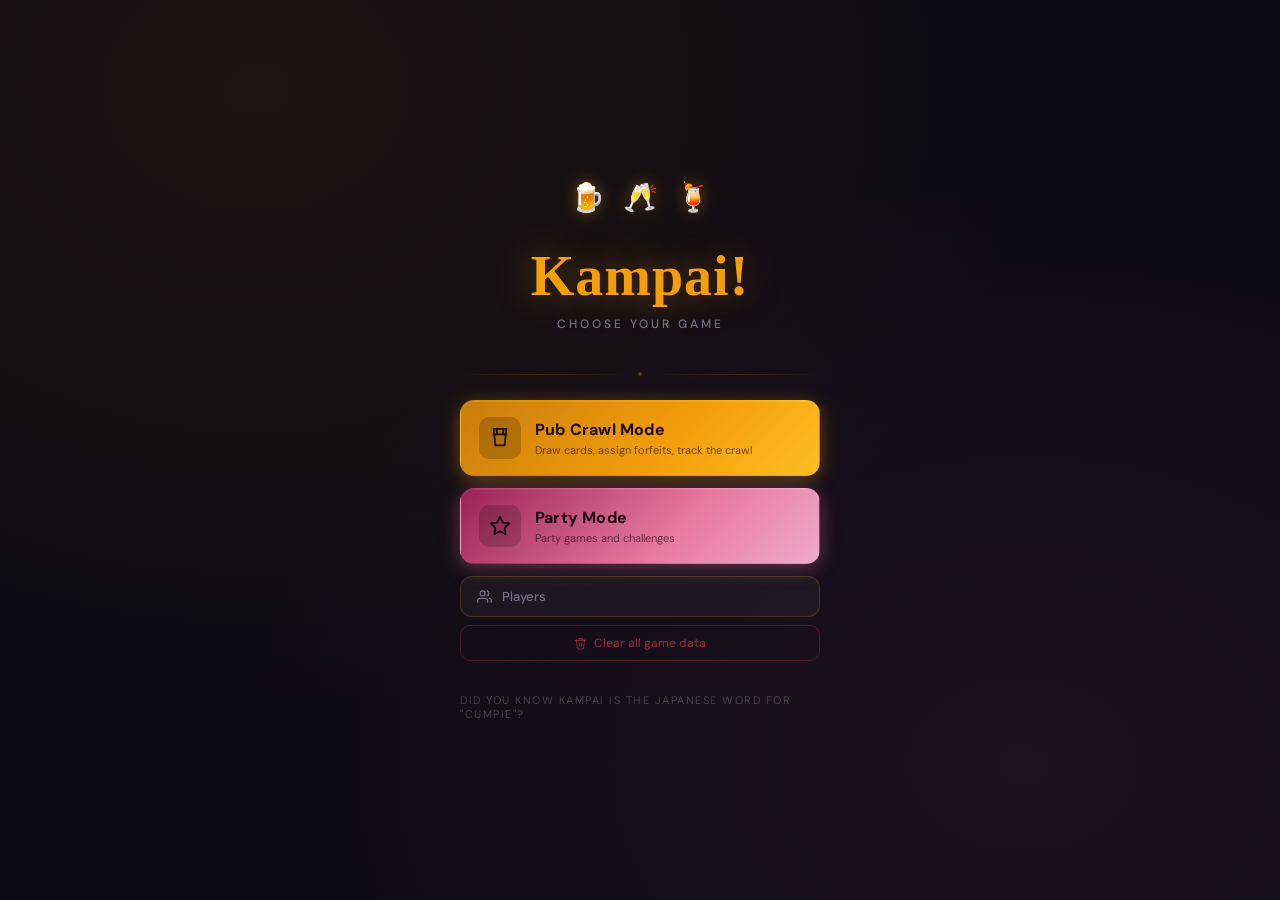
==== commit 2aa0988c: "party mode complete" ====
--- a/index.html
+++ b/index.html
@@ -283,6 +283,49 @@
             cursor: pointer; transition: filter 0.15s; white-space: nowrap;
         }
         .plyr-add-btn:hover { filter: brightness(1.1); }
+
+        .clear-btn {
+            display: flex;
+            align-items: center;
+            justify-content: center;
+            gap: 7px;
+            margin-top: 8px;
+            padding: 9px 16px;
+            width: 100%;
+            background: transparent;
+            border: 1px solid rgba(239, 68, 68, 0.25);
+            border-radius: 10px;
+            color: rgba(239, 68, 68, 0.55);
+            font-family: 'DM Sans', sans-serif;
+            font-size: 12px;
+            font-weight: 500;
+            cursor: pointer;
+            transition: background 0.15s, color 0.15s, border-color 0.15s;
+        }
+        .clear-btn:hover { background: rgba(239,68,68,0.08); color: #f87171; border-color: rgba(239,68,68,0.45); }
+
+        .clear-overlay {
+            position: fixed; inset: 0;
+            background: rgba(0,0,0,0.75);
+            display: flex; align-items: flex-end; justify-content: center;
+            z-index: 100;
+        }
+        .clear-box {
+            background: #100c1a;
+            border: 1px solid rgba(239,68,68,0.3);
+            border-bottom: none;
+            border-radius: 16px 16px 0 0;
+            padding: 24px;
+            width: 100%; max-width: 480px;
+        }
+        .clear-box-text { font-size: 16px; color: var(--text); margin-bottom: 20px; line-height: 1.5; }
+        .clear-box-actions { display: flex; gap: 10px; }
+        .clear-box-actions button { flex: 1; padding: 12px; border: none; border-radius: 8px; font-family: 'DM Sans', sans-serif; font-size: 14px; font-weight: 600; cursor: pointer; }
+        .clear-box-confirm { background: #ef4444; color: white; }
+        .clear-box-confirm:hover { background: #dc2626; }
+        .clear-box-cancel { background: rgba(255,255,255,0.06); color: var(--text); border: 1px solid rgba(255,255,255,0.1) !important; }
+        .clear-box-cancel:hover { background: rgba(255,255,255,0.1); }
+
         .hidden { display: none !important; }
     </style>
 </head>
@@ -343,8 +386,25 @@
             <span class="players-btn-count" id="players-count"></span>
         </button>
 
+        <button class="clear-btn" id="clear-btn">
+            <svg width="13" height="13" viewBox="0 0 24 24" fill="none" stroke="currentColor" stroke-width="2" stroke-linecap="round" stroke-linejoin="round">
+                <polyline points="3 6 5 6 21 6"/><path d="M19 6l-1 14a2 2 0 0 1-2 2H8a2 2 0 0 1-2-2L5 6"/><path d="M10 11v6M14 11v6"/><path d="M9 6V4a1 1 0 0 1 1-1h4a1 1 0 0 1 1 1v2"/>
+            </svg>
+            Clear all game data
+        </button>
+
         <div class="footer-text">Did you know Kampai is the Japanese word for "cumpie"?</div>
 
+    </div>
+
+    <div id="clear-overlay" class="clear-overlay hidden">
+        <div class="clear-box">
+            <p class="clear-box-text">Clear all game data? This resets deck progress, history, and any custom cards or rules across all packs. Your player list is kept.</p>
+            <div class="clear-box-actions">
+                <button class="clear-box-confirm" id="clear-confirm-yes">Clear All</button>
+                <button class="clear-box-cancel" id="clear-confirm-no">Cancel</button>
+            </div>
+        </div>
     </div>
 
     <div id="plyr-overlay" class="plyr-overlay hidden">
@@ -452,6 +512,25 @@
             });
         }
 
+        document.getElementById('clear-btn').addEventListener('click', () => {
+            document.getElementById('clear-overlay').classList.remove('hidden');
+        });
+        document.getElementById('clear-confirm-no').addEventListener('click', () => {
+            document.getElementById('clear-overlay').classList.add('hidden');
+        });
+        document.getElementById('clear-overlay').addEventListener('click', function(e) {
+            if (e.target === this) this.classList.add('hidden');
+        });
+        document.getElementById('clear-confirm-yes').addEventListener('click', () => {
+            const toRemove = [];
+            for (let i = 0; i < localStorage.length; i++) {
+                const key = localStorage.key(i);
+                if (key.startsWith('pubCrawl_') || key.startsWith('party_')) toRemove.push(key);
+            }
+            toRemove.forEach(k => localStorage.removeItem(k));
+            document.getElementById('clear-overlay').classList.add('hidden');
+        });
+
         document.getElementById('players-btn').addEventListener('click', plyrOpen);
         document.getElementById('plyr-close').addEventListener('click', plyrClose);
         document.getElementById('plyr-overlay').addEventListener('click', function(e) { if (e.target === this) plyrClose(); });
